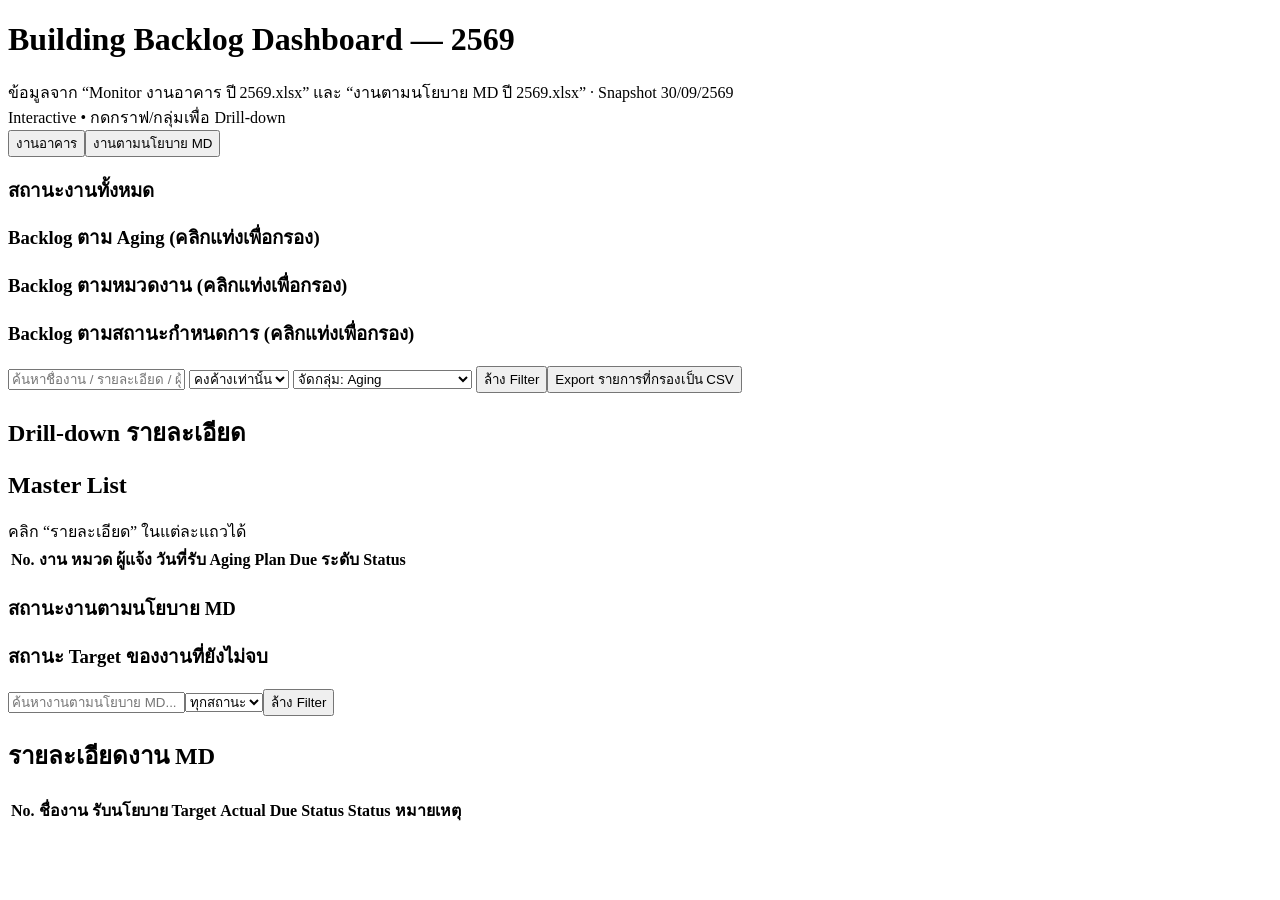
==== building-backlog-dashboard/index.html @ 10ede91b "Publish building backlog dashboard" ====
<!doctype html>
<html lang="th"><head><meta charset="utf-8"><meta name="viewport" content="width=device-width,initial-scale=1">
<title>Practika Building Backlog Dashboard 2569</title>
<link rel="stylesheet" href="styles.css"></head>
<body><div class="wrap">
<div class="topbar"><div><h1>Building Backlog Dashboard — 2569</h1><div class="subtitle">ข้อมูลจาก “Monitor งานอาคาร ปี 2569.xlsx” และ “งานตามนโยบาย MD ปี 2569.xlsx” · Snapshot 30/09/2569</div></div><div class="badge">Interactive • กดกราฟ/กลุ่มเพื่อ Drill-down</div></div>
<div class="tabs"><button class="tab active" data-tab="building">งานอาคาร</button><button class="tab" data-tab="md">งานตามนโยบาย MD</button></div>

<section id="buildingTab">
<div class="cards" id="cards"></div>
<div class="grid2">
  <div class="panel chart"><h3>สถานะงานทั้งหมด</h3><div id="statusDonut"></div></div>
  <div class="panel chart"><h3>Backlog ตาม Aging <span class="small muted">(คลิกแท่งเพื่อกรอง)</span></h3><div id="agingChart"></div></div>
  <div class="panel chart"><h3>Backlog ตามหมวดงาน <span class="small muted">(คลิกแท่งเพื่อกรอง)</span></h3><div id="categoryChart"></div></div>
  <div class="panel chart"><h3>Backlog ตามสถานะกำหนดการ <span class="small muted">(คลิกแท่งเพื่อกรอง)</span></h3><div id="dueChart"></div></div>
</div>
<div class="insight" id="insights"></div>
<div class="controls">
<input id="search" placeholder="ค้นหาชื่องาน / รายละเอียด / ผู้แจ้ง / หมวดงาน...">
<select id="statusFilter"><option value="คงค้าง">คงค้างเท่านั้น</option><option value="ALL">ทุกสถานะ</option><option value="เสร็จ">เสร็จ</option><option value="ข้อมูลไม่ครบ">ข้อมูลไม่ครบ</option></select>
<select id="groupBy"><option value="aging">จัดกลุ่ม: Aging</option><option value="category">จัดกลุ่ม: หมวดงาน</option><option value="dueStatus">จัดกลุ่ม: Due Status</option><option value="difficulty">จัดกลุ่ม: ความยาก</option><option value="requester">จัดกลุ่ม: ผู้แจ้ง/เจ้าของเรื่อง</option></select>
<button class="secondary" id="reset">ล้าง Filter</button><button class="primary" id="csv">Export รายการที่กรองเป็น CSV</button>
</div>
<div class="section-title"><h2>Drill-down รายละเอียด</h2><div class="muted" id="resultCount"></div></div>
<div id="drilldown"></div>
<div class="section-title"><h2>Master List</h2><div class="muted">คลิก “รายละเอียด” ในแต่ละแถวได้</div></div>
<div class="tablewrap"><table><thead><tr><th>No.</th><th>งาน</th><th>หมวด</th><th>ผู้แจ้ง</th><th>วันที่รับ</th><th>Aging</th><th>Plan</th><th>Due</th><th>ระดับ</th><th>Status</th><th></th></tr></thead><tbody id="masterBody"></tbody></table></div>
</section>

<section id="mdTab" class="hidden">
<div class="cards" id="mdCards"></div>
<div class="grid2"><div class="panel chart"><h3>สถานะงานตามนโยบาย MD</h3><div id="mdDonut"></div></div><div class="panel chart"><h3>สถานะ Target ของงานที่ยังไม่จบ</h3><div id="mdDueChart"></div></div></div>
<div class="controls"><input id="mdSearch" placeholder="ค้นหางานตามนโยบาย MD..."><select id="mdStatus"><option value="ALL">ทุกสถานะ</option><option value="คงค้าง">คงค้าง</option><option value="พัก/ชะลอ">พัก/ชะลอ</option><option value="เสร็จ">เสร็จ</option></select><button class="secondary" id="mdReset">ล้าง Filter</button></div>
<div class="section-title"><h2>รายละเอียดงาน MD</h2><div class="muted" id="mdCount"></div></div><div class="tablewrap"><table><thead><tr><th>No.</th><th>ชื่องาน</th><th>รับนโยบาย</th><th>Target</th><th>Actual</th><th>Due Status</th><th>Status</th><th>หมายเหตุ</th></tr></thead><tbody id="mdBody"></tbody></table></div>
</section>
</div>
<script src="data-1.js"></script>
<script src="data-2.js"></script>
<script src="data-3.js"></script>
<script src="data-4.js"></script>
<script src="data-5.js"></script>
<script src="data-6.js"></script>
<script src="data-md.js"></script>
<script src="app.js"></script>
</body></html>
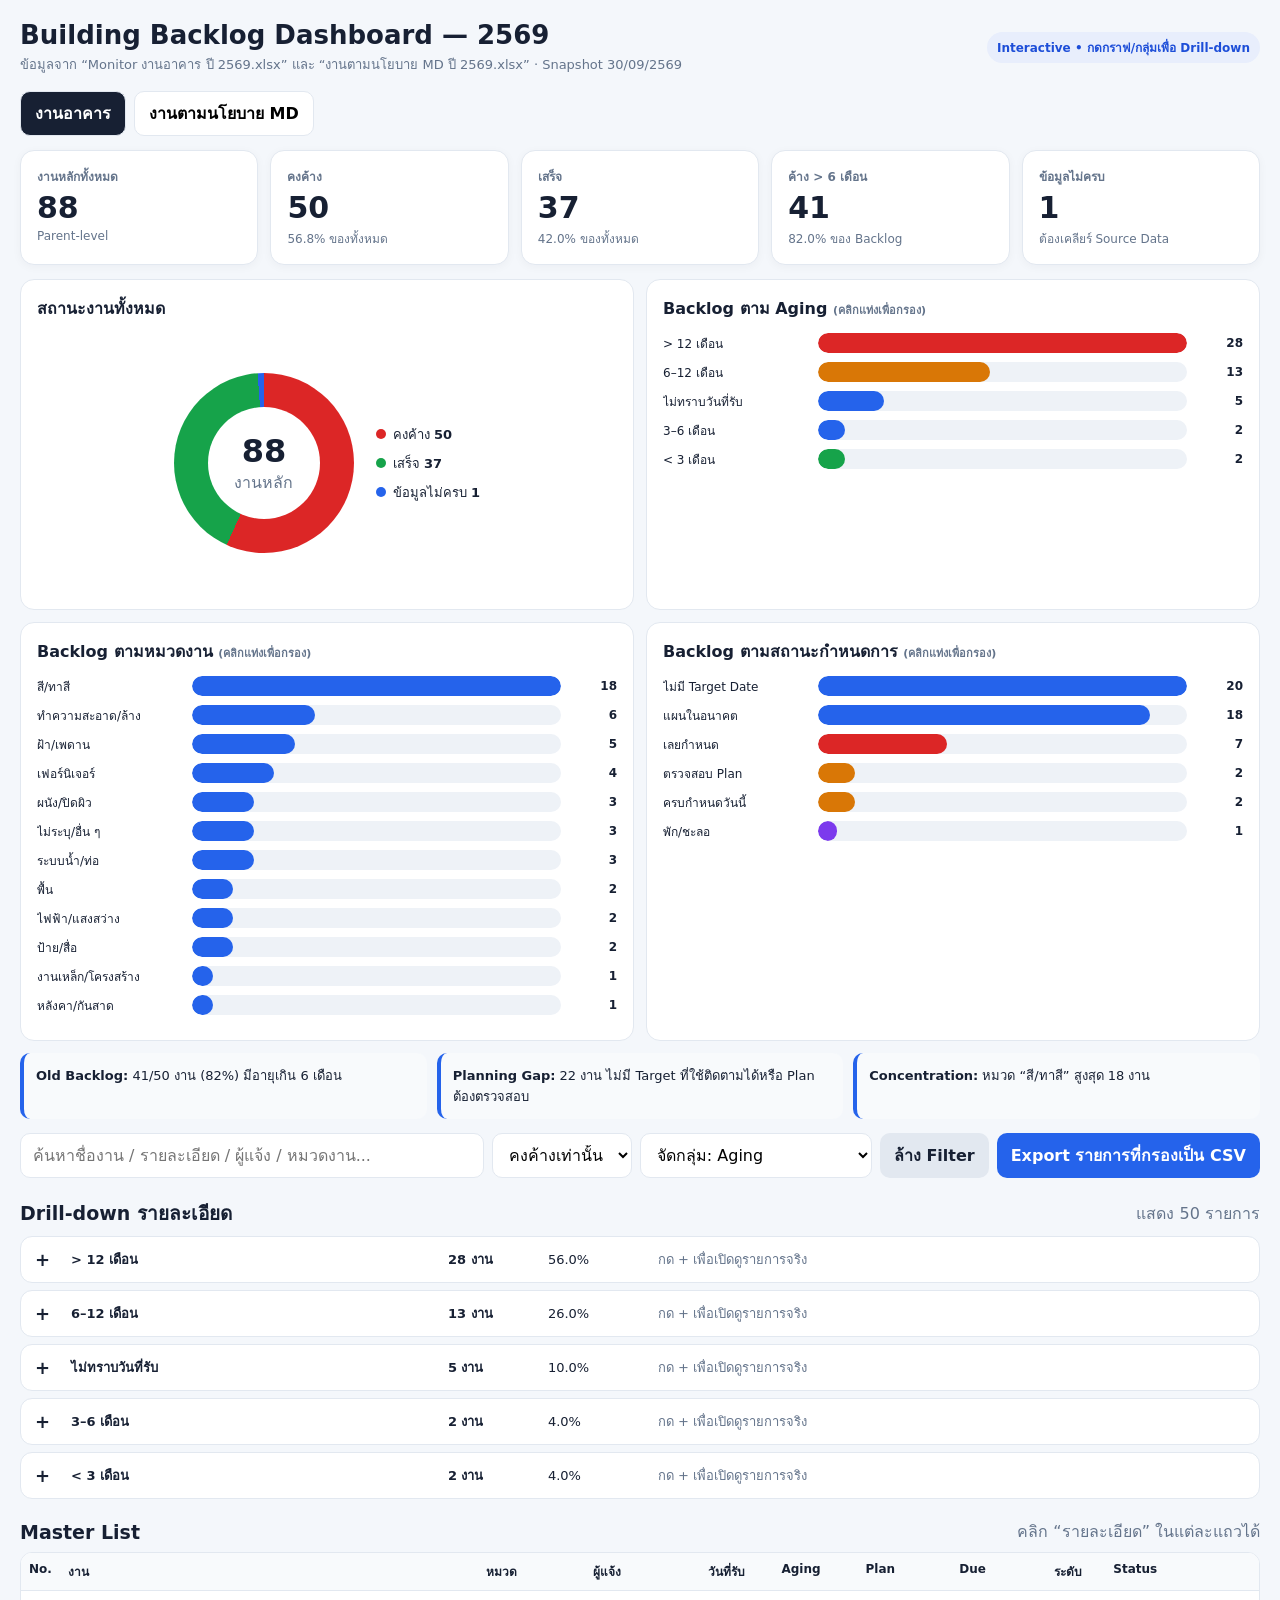
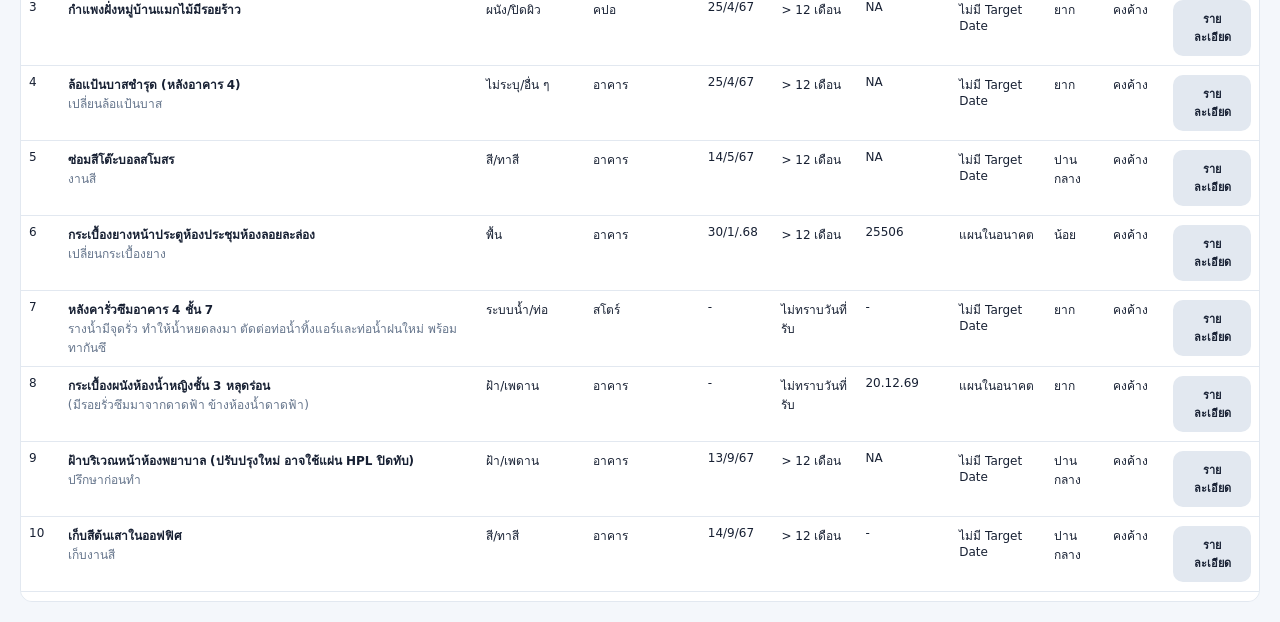
==== commit 9cba0dd1: "Publish self-contained interactive building backlog dashboard" ====
--- a/building-backlog-dashboard/index.html
+++ b/building-backlog-dashboard/index.html
@@ -1,7 +1,29 @@
 <!doctype html>
 <html lang="th"><head><meta charset="utf-8"><meta name="viewport" content="width=device-width,initial-scale=1">
 <title>Practika Building Backlog Dashboard 2569</title>
-<link rel="stylesheet" href="styles.css"></head>
+<style>
+:root{--bg:#f4f7fb;--panel:#fff;--ink:#172033;--muted:#64748b;--line:#e2e8f0;--blue:#2563eb;--red:#dc2626;--amber:#d97706;--green:#16a34a;--purple:#7c3aed;--cyan:#0891b2}
+*{box-sizing:border-box} body{margin:0;font-family:system-ui,-apple-system,"Segoe UI","Noto Sans Thai",sans-serif;background:var(--bg);color:var(--ink)}
+.wrap{max-width:1500px;margin:auto;padding:20px} .topbar{display:flex;gap:12px;align-items:center;justify-content:space-between;margin-bottom:16px;flex-wrap:wrap}
+h1{font-size:26px;margin:0} .subtitle{color:var(--muted);font-size:13px;margin-top:4px} .badge{display:inline-flex;align-items:center;padding:6px 10px;border-radius:999px;background:#e8eefc;color:#1d4ed8;font-weight:700;font-size:12px}
+.tabs{display:flex;gap:8px;flex-wrap:wrap} .tab{border:1px solid var(--line);background:#fff;border-radius:10px;padding:9px 14px;cursor:pointer;font-weight:700} .tab.active{background:#172033;color:#fff}
+.cards{display:grid;grid-template-columns:repeat(5,minmax(150px,1fr));gap:12px;margin:14px 0} .card{background:var(--panel);border:1px solid var(--line);border-radius:14px;padding:16px;box-shadow:0 2px 10px rgba(15,23,42,.04)}
+.card .label{color:var(--muted);font-size:12px;font-weight:700} .card .value{font-size:30px;font-weight:850;margin:4px 0} .card .foot{font-size:12px;color:var(--muted)}
+.grid2{display:grid;grid-template-columns:1fr 1fr;gap:12px} .panel{background:#fff;border:1px solid var(--line);border-radius:14px;padding:16px;min-width:0} .panel h3{margin:0 0 12px;font-size:16px}
+.chart{min-height:290px} .barrow{display:grid;grid-template-columns:minmax(110px,1.2fr) 3fr 48px;gap:8px;align-items:center;margin:9px 0;cursor:pointer} .barrow:hover .bar{filter:brightness(.97)}
+.barlabel{font-size:12px;overflow:hidden;text-overflow:ellipsis;white-space:nowrap} .bartrack{height:20px;background:#eef2f7;border-radius:999px;overflow:hidden} .bar{height:100%;border-radius:999px;background:linear-gradient(90deg,#3b82f6,#2563eb);min-width:2px} .barval{font-weight:800;text-align:right;font-size:12px}
+.donutwrap{display:flex;gap:22px;align-items:center;justify-content:center;min-height:260px;flex-wrap:wrap} .donut{width:180px;height:180px;border-radius:50%;display:grid;place-items:center;position:relative} .donut:after{content:"";position:absolute;width:112px;height:112px;border-radius:50%;background:#fff} .donutcenter{position:relative;z-index:2;text-align:center} .donutcenter b{font-size:32px;display:block} .legend{display:grid;gap:8px;font-size:13px} .dot{width:10px;height:10px;border-radius:50%;display:inline-block;margin-right:7px}
+.controls{display:flex;gap:8px;flex-wrap:wrap;margin:14px 0} input,select,button{font:inherit} input,select{background:#fff;border:1px solid var(--line);border-radius:10px;padding:10px 12px} input{min-width:260px;flex:1} button{border:0;border-radius:10px;padding:10px 14px;cursor:pointer;font-weight:750} .primary{background:#2563eb;color:#fff} .secondary{background:#e2e8f0;color:#172033}
+.section-title{display:flex;align-items:center;justify-content:space-between;gap:10px;margin:20px 0 8px} .section-title h2{font-size:19px;margin:0}
+summary{list-style:none;cursor:pointer} summary::-webkit-details-marker{display:none} .group{background:#fff;border:1px solid var(--line);border-radius:12px;margin:7px 0;overflow:hidden} .group>summary{padding:12px 14px;display:grid;grid-template-columns:26px minmax(180px,1fr) 90px 100px 1.6fr;gap:10px;align-items:center;font-size:13px} .group>summary:hover{background:#f8fafc} .chev{font-size:18px;font-weight:900} details[open]>.group-summary .chev::before{content:"−"} .chev::before{content:"+"}
+.group-list{border-top:1px solid var(--line);padding:0 14px 10px;background:#fbfdff} .item{border-bottom:1px solid #edf2f7;padding:10px 0} .item:last-child{border-bottom:0} .item-head{display:grid;grid-template-columns:52px minmax(240px,2fr) 1fr 1fr 110px 90px;gap:10px;align-items:center;font-size:12px} .item-name{font-weight:750} .pill{padding:3px 8px;border-radius:999px;background:#eef2ff;color:#4338ca;display:inline-block;font-weight:700;font-size:11px} .muted{color:var(--muted)}
+.item details{margin-top:6px} .item details summary{font-size:12px;color:#2563eb;font-weight:700} .detailbox{margin-top:7px;background:#f8fafc;border-radius:8px;padding:10px;font-size:12px;display:grid;grid-template-columns:repeat(2,minmax(0,1fr));gap:7px 16px} .detailbox .full{grid-column:1/-1;white-space:pre-wrap}
+table{border-collapse:collapse;width:100%;font-size:12px} th,td{padding:9px 8px;border-bottom:1px solid var(--line);text-align:left;vertical-align:top} th{position:sticky;top:0;background:#f8fafc;z-index:1} .tablewrap{max-height:650px;overflow:auto;border:1px solid var(--line);border-radius:12px;background:#fff}
+.insight{display:grid;grid-template-columns:repeat(3,1fr);gap:10px;margin-top:12px} .insight>div{padding:12px;border-radius:10px;background:#f8fafc;border-left:4px solid #2563eb;font-size:13px}
+.hidden{display:none!important} .warn{color:#b45309} .danger{color:#b91c1c} .good{color:#15803d} .small{font-size:11px}
+@media(max-width:900px){.cards{grid-template-columns:repeat(2,1fr)}.grid2{grid-template-columns:1fr}.group>summary{grid-template-columns:26px 1fr 70px}.group>summary>*:nth-child(n+4){display:none}.item-head{grid-template-columns:42px 1fr 90px}.item-head>*:nth-child(3),.item-head>*:nth-child(4),.item-head>*:nth-child(6){display:none}.detailbox{grid-template-columns:1fr}.insight{grid-template-columns:1fr}}
+@media print{.controls,.tabs,button{display:none!important} body{background:#fff} .panel,.card,.group{box-shadow:none}}
+</style></head>
 <body><div class="wrap">
 <div class="topbar"><div><h1>Building Backlog Dashboard — 2569</h1><div class="subtitle">ข้อมูลจาก “Monitor งานอาคาร ปี 2569.xlsx” และ “งานตามนโยบาย MD ปี 2569.xlsx” · Snapshot 30/09/2569</div></div><div class="badge">Interactive • กดกราฟ/กลุ่มเพื่อ Drill-down</div></div>
 <div class="tabs"><button class="tab active" data-tab="building">งานอาคาร</button><button class="tab" data-tab="md">งานตามนโยบาย MD</button></div>
@@ -34,12 +56,27 @@
 <div class="section-title"><h2>รายละเอียดงาน MD</h2><div class="muted" id="mdCount"></div></div><div class="tablewrap"><table><thead><tr><th>No.</th><th>ชื่องาน</th><th>รับนโยบาย</th><th>Target</th><th>Actual</th><th>Due Status</th><th>Status</th><th>หมายเหตุ</th></tr></thead><tbody id="mdBody"></tbody></table></div>
 </section>
 </div>
-<script src="data-1.js"></script>
-<script src="data-2.js"></script>
-<script src="data-3.js"></script>
-<script src="data-4.js"></script>
-<script src="data-5.js"></script>
-<script src="data-6.js"></script>
-<script src="data-md.js"></script>
-<script src="app.js"></script>
-</body></html>
+<script>
+const DATA=[{"id": 1, "excelRow": 5, "name": "พื้นตัวหนอนทรุด บริเวณที่จอดรถผู้มาติดต่อข้างสระ", "nameRaw": "พื้นตัวหนอนทรุด บริเวณที่จอดรถผู้มาติดต่อข้างสระ", "categoryRaw": "พื้น", "category": "พื้น", "requester": "อาคาร", "receivedRaw": "21/2/67", "received": "21/02/2567", "planRaw": "25384", "plan": "30/06/2569", "actualRaw": "25358", "actual": "04/06/2569", "detail": "", "difficulty": "ยากมาก", "status": "เสร็จ", "aging": "", "ageDays": 952, "dueStatus": "", "repairNo": ""}, {"id": 3, "excelRow": 6, "name": "กำแพงฝั่งหมู่บ้านแมกไม้มีรอยร้าว", "nameRaw": "กำแพงฝั่งหมู่บ้านแมกไม้มีรอยร้าว", "categoryRaw": "ผนัง", "category": "ผนัง/ปิดผิว", "requester": "คปอ", "receivedRaw": "25/4/67", "received": "25/04/2567", "planRaw": "NA", "plan": "", "actualRaw": "", "actual": "", "detail": "", "difficulty": "ยาก", "status": "คงค้าง", "aging": "> 12 เดือน", "ageDays": 888, "dueStatus": "ไม่มี Target Date", "repairNo": ""}, {"id": 4, "excelRow": 7, "name": "ล้อแป้นบาสชำรุด (หลังอาคาร 4)", "nameRaw": "ล้อแป้นบาสชำรุด (หลังอาคาร 4)", "categoryRaw": "", "category": "ไม่ระบุ/อื่น ๆ", "requester": "อาคาร", "receivedRaw": "25/4/67", "received": "25/04/2567", "planRaw": "NA", "plan": "", "actualRaw": "", "actual": "", "detail": "เปลี่ยนล้อแป้นบาส", "difficulty": "ยาก", "status": "คงค้าง", "aging": "> 12 เดือน", "ageDays": 888, "dueStatus": "ไม่มี Target Date", "repairNo": ""}, {"id": 5, "excelRow": 8, "name": "ซ่อมสีโต๊ะบอลสโมสร", "nameRaw": "ซ่อมสีโต๊ะบอลสโมสร", "categoryRaw": "สี", "category": "สี/ทาสี", "requester": "อาคาร", "receivedRaw": "14/5/67", "received": "14/05/2567", "planRaw": "NA", "plan": "", "actualRaw": "", "actual": "", "detail": "งานสี", "difficulty": "ปานกลาง", "status": "คงค้าง", "aging": "> 12 เดือน", "ageDays": 869, "dueStatus": "ไม่มี Target Date", "repairNo": ""}, {"id": 6, "excelRow": 9, "name": "กระเบื้องยางหน้าประตูห้องประชุมห้องลอยละล่อง", "nameRaw": "กระเบื้องยางหน้าประตูห้องประชุมห้องลอยละล่อง", "categoryRaw": "พื้น", "category": "พื้น", "requester": "อาคาร", "receivedRaw": "30/1/.68", "received": "30/01/2568", "planRaw": "25506", "plan": "30/10/2569", "actualRaw": "", "actual": "", "detail": "เปลี่ยนกระเบื้องยาง", "difficulty": "น้อย", "status": "คงค้าง", "aging": "> 12 เดือน", "ageDays": 608, "dueStatus": "แผนในอนาคต", "repairNo": ""}, {"id": 7, "excelRow": 10, "name": "หลังคารั่วซึมอาคาร 4 ชั้น 7", "nameRaw": "หลังคารั่วซึมอาคาร 4 ชั้น 7", "categoryRaw": "หลังคา", "category": "ระบบน้ำ/ท่อ", "requester": "สโตร์", "receivedRaw": "", "received": "", "planRaw": "", "plan": "", "actualRaw": "", "actual": "", "detail": "รางน้ำมีจุดรั่ว ทำให้น้ำหยดลงมา ตัดต่อท่อน้ำทิ้งแอร์และท่อน้ำฝนใหม่ พร้อมทากันซึม", "difficulty": "ยาก", "status": "คงค้าง", "aging": "ไม่ทราบวันที่รับ", "ageDays": null, "dueStatus": "ไม่มี Target Date", "repairNo": ""}, {"id": 8, "excelRow": 11, "name": "กระเบื้องผนังห้องน้ำหญิงชั้น 3 หลุดร่อน", "nameRaw": "กระเบื้องผนังห้องน้ำหญิงชั้น 3 หลุดร่อน", "categoryRaw": "ฝ้าเพดาน", "category": "ฝ้า/เพดาน", "requester": "อาคาร", "receivedRaw": "", "received": "", "planRaw": "20.12.69", "plan": "20/12/2569", "actualRaw": "", "actual": "", "detail": "(มีรอยรั่วซึมมาจากดาดฟ้า ข้างห้องน้ำดาดฟ้า)", "difficulty": "ยาก", "status": "คงค้าง", "aging": "ไม่ทราบวันที่รับ", "ageDays": null, "dueStatus": "แผนในอนาคต", "repairNo": ""}, {"id": 9, "excelRow": 12, "name": "ฝ้าบริเวณหน้าห้องพยาบาล (ปรับปรุงใหม่ อาจใช้แผ่น HPL ปิดทับ)", "nameRaw": "ฝ้าบริเวณหน้าห้องพยาบาล (ปรับปรุงใหม่ อาจใช้แผ่น HPL ปิดทับ)", "categoryRaw": "ฝ้าเพดาน", "category": "ฝ้า/เพดาน", "requester": "อาคาร", "receivedRaw": "13/9/67", "received": "13/09/2567", "planRaw": "NA", "plan": "", "actualRaw": "", "actual": "", "detail": "ปรึกษาก่อนทำ", "difficulty": "ปานกลาง", "status": "คงค้าง", "aging": "> 12 เดือน", "ageDays": 747, "dueStatus": "ไม่มี Target Date", "repairNo": ""}, {"id": 10, "excelRow": 13, "name": "เก็บสีต้นเสาในออฟฟิศ", "nameRaw": "เก็บสีต้นเสาในออฟฟิศ", "categoryRaw": "สี", "category": "สี/ทาสี", "requester": "อาคาร", "receivedRaw": "14/9/67", "received": "14/09/2567", "planRaw": "", "plan": "", "actualRaw": "", "actual": "", "detail": "เก็บงานสี", "difficulty": "ปานกลาง", "status": "คงค้าง", "aging": "> 12 เดือน", "ageDays": 746, "dueStatus": "ไม่มี Target Date", "repairNo": ""}, {"id": 11, "excelRow": 14, "name": "ทำสีถังขยะเหล็กในอออฟฟิศ พร้อมเปลี่ยนป้าย", "nameRaw": "ทำสีถังขยะเหล็กในอออฟฟิศ พร้อมเปลี่ยนป้าย", "categoryRaw": "ป้าย", "category": "สี/ทาสี", "requester": "ไม่ระบุ", "receivedRaw": "22/10/.67", "received": "22/10/2567", "planRaw": "30.4.69", "plan": "30/04/2569", "actualRaw": "", "actual": "", "detail": "", "difficulty": "ปานกลาง", "status": "คงค้าง", "aging": "> 12 เดือน", "ageDays": 708, "dueStatus": "เลยกำหนด", "repairNo": ""}, {"id": 13, "excelRow": 15, "name": "ผนังทางลงบันใดหนีไฟผลิต 5   ชำรุด", "nameRaw": "ผนังทางลงบันใดหนีไฟผลิต 5   ชำรุด", "categoryRaw": "ผนัง", "category": "ผนัง/ปิดผิว", "requester": "จป.", "receivedRaw": "28/11/.67", "received": "28/11/2567", "planRaw": "", "plan": "", "actualRaw": "", "actual": "", "detail": "ซ่อมผนังใหม่", "difficulty": "ยากมาก", "status": "คงค้าง", "aging": "> 12 เดือน", "ageDays": 671, "dueStatus": "ไม่มี Target Date", "repairNo": ""}, {"id": 14, "excelRow": 16, "name": "ทำความสะอาดแผ่นบานเกล็ดช่องลมหลังเครื่องปิดขอบ ผลิต 5", "nameRaw": "ทำความสะอาดแผ่นบานเกล็ดช่องลมหลังเครื่องปิดขอบ ผลิต 5", "categoryRaw": "ความสะอาด", "category": "ทำความสะอาด/ล้าง", "requester": "ผลิต 5", "receivedRaw": "28/11/.67", "received": "28/11/2567", "planRaw": "", "plan": "", "actualRaw": "", "actual": "", "detail": "ทำความสะอาดคราบปูน/ตะกรัน", "difficulty": "น้อย", "status": "คงค้าง", "aging": "> 12 เดือน", "ageDays": 671, "dueStatus": "ไม่มี Target Date", "repairNo": ""}, {"id": 15, "excelRow": 17, "name": "ทำสีผนังด้านหลังถังขยะในออฟฟิศ", "nameRaw": "ทำสีผนังด้านหลังถังขยะในออฟฟิศ", "categoryRaw": "สี", "category": "สี/ทาสี", "requester": "ไม่ระบุ", "receivedRaw": "5/12/.67", "received": "05/12/2567", "planRaw": "", "plan": "", "actualRaw": "", "actual": "", "detail": "", "difficulty": "ปานกลาง", "status": "คงค้าง", "aging": "> 12 เดือน", "ageDays": 664, "dueStatus": "ไม่มี Target Date", "repairNo": ""}, {"id": 16, "excelRow": 18, "name": "เปลี่ยนปลั๊กไฟโต๊ะทำงานในส่วนที่ชำรุดและไม่สมบูรณ์", "nameRaw": "เปลี่ยนปลั๊กไฟโต๊ะทำงานในส่วนที่ชำรุดและไม่สมบูรณ์", "categoryRaw": "ระบบไฟฟ้า", "category": "เฟอร์นิเจอร์", "requester": "MM", "receivedRaw": "20/2/.68", "received": "20/02/2568", "planRaw": "30/3./69", "plan": "", "actualRaw": "27.3.69", "actual": "27/03/2569", "detail": "ไล่เปลี่ยนปลั๊กไฟตามโต๊ะทำงานที่ชำรุด/ไม่สมบูรณ์", "difficulty": "ปานกลาง", "status": "เสร็จ", "aging": "", "ageDays": 587, "dueStatus": "", "repairNo": ""}, {"id": 17, "excelRow": 19, "name": "ติดตั้งราวกันตกเพิ่มเติม บริเวณบันใดกลางอาคาร 2 ชั้น 5-7", "nameRaw": "ติดตั้งราวกันตกเพิ่มเติม บริเวณบันใดกลางอาคาร 2 ชั้น 5-7", "categoryRaw": "งานเหล็ก", "category": "งานเหล็ก/โครงสร้าง", "requester": "คปอ", "receivedRaw": "20/2/.68", "received": "20/02/2568", "planRaw": "25/12/.69", "plan": "25/12/2569", "actualRaw": "", "actual": "", "detail": "จากการสำรวจ ต้องเพิ่มราวเหล็ก", "difficulty": "ยาก", "status": "คงค้าง", "aging": "> 12 เดือน", "ageDays": 587, "dueStatus": "แผนในอนาคต", "repairNo": ""}, {"id": 18, "excelRow": 20, "name": "งานสำรวจเฟอร์นิเจอร์ต่างๆ เพื่อปรับปรุง", "nameRaw": "งานสำรวจเฟอร์นิเจอร์ต่างๆ เพื่อปรับปรุง", "categoryRaw": "", "category": "เฟอร์นิเจอร์", "requester": "ไม่ระบุ", "receivedRaw": "23/4/.68", "received": "23/04/2568", "planRaw": "30/6/.68", "plan": "30/06/2568", "actualRaw": "", "actual": "", "detail": "อยู่ในขึ้นตอนสำรวจ และทำเอกสารให้ผลิตดำเนินการ", "difficulty": "ไม่ระบุ", "status": "คงค้าง", "aging": "> 12 เดือน", "ageDays": 525, "dueStatus": "เลยกำหนด", "repairNo": ""}, {"id": 19, "excelRow": 21, "name": "แก้ไขรอยแตกใต้ท้องพื้น ชั้น 1 ข้างประตูทางออกไปร้านกาแฟ เพดานร้านกาแฟ และใต้ดาดฟ้าอาคาร 2", "nameRaw": "แก้ไขรอยแตกใต้ท้องพื้น ชั้น 1 ข้างประตูทางออกไปร้านกาแฟ เพดานร้านกาแฟ และใต้ดาดฟ้าอาคาร 2", "categoryRaw": "พื้น", "category": "ฝ้า/เพดาน", "requester": "อาคาร", "receivedRaw": "4.4.68", "received": "04/04/2568", "planRaw": "31.4.69", "plan": "", "actualRaw": "", "actual": "", "detail": "แก้ไขงานปูน", "difficulty": "ปานกลาง", "status": "คงค้าง", "aging": "> 12 เดือน", "ageDays": 544, "dueStatus": "ตรวจสอบ Plan", "repairNo": ""}, {"id": 20, "excelRow": 22, "name": "มีคราบน้ำรั่วซึมชานพักบันใดทางขึ้นออฟฟิศชั้น 3", "nameRaw": "มีคราบน้ำรั่วซึมชานพักบันใดทางขึ้นออฟฟิศชั้น 3", "categoryRaw": "", "category": "สี/ทาสี", "requester": "อาคาร", "receivedRaw": "5.6.68", "received": "05/06/2568", "planRaw": "25.12.69", "plan": "25/12/2569", "actualRaw": "", "actual": "", "detail": "ตรวจสอบและแก้ไข รอยรั่วซึม พร้อมทำสีใหม่", "difficulty": "ยาก", "status": "คงค้าง", "aging": "> 12 เดือน", "ageDays": 482, "dueStatus": "แผนในอนาคต", "repairNo": ""}, {"id": 21, "excelRow": 23, "name": "ซ่อมฝ้าและวงกบประตูห้อง GM", "nameRaw": "ซ่อมฝ้าและวงกบประตูห้อง GM", "categoryRaw": "", "category": "สี/ทาสี", "requester": "พี่หรั่ง", "receivedRaw": "13.6.68", "received": "13/06/2568", "planRaw": "30.10.69", "plan": "30/10/2569", "actualRaw": "", "actual": "", "detail": "งานซ่อมฝ้า ทาสี และซ่อมผิววงกบประตูห้อง GM", "difficulty": "ปานกลาง", "status": "คงค้าง", "aging": "> 12 เดือน", "ageDays": 474, "dueStatus": "แผนในอนาคต", "repairNo": ""}, {"id": 22, "excelRow": 24, "name": "หาแนวทางเพิ่มไฟแสงสว่างส่องบอร์ด", "nameRaw": "หาแนวทางเพิ่มไฟแสงสว่างส่องบอร์ด", "categoryRaw": "", "category": "ไฟฟ้า/แสงสว่าง", "requester": "พี่ป๊อป", "receivedRaw": "17.6.68", "received": "17/06/2568", "planRaw": "", "plan": "", "actualRaw": "", "actual": "", "detail": "", "difficulty": "ยาก", "status": "คงค้าง", "aging": "> 12 เดือน", "ageDays": 470, "dueStatus": "ไม่มี Target Date", "repairNo": ""}, {"id": 23, "excelRow": 25, "name": "ขัดทำความสะอาด", "nameRaw": "ขัดทำความสะอาด", "categoryRaw": "ความสะอาด", "category": "ทำความสะอาด/ล้าง", "requester": "พี่ป๊อป", "receivedRaw": "17.6.68", "received": "17/06/2568", "planRaw": "", "plan": "", "actualRaw": "", "actual": "", "detail": "ทำความสะอาดชั้นวางของ", "difficulty": "ปานกลาง", "status": "เสร็จ", "aging": "", "ageDays": 470, "dueStatus": "", "repairNo": ""}, {"id": 24, "excelRow": 26, "name": "ทาสีโต๊ะฟ้าใหม่และซ่อม", "nameRaw": "ทาสีโต๊ะฟ้าใหม่และซ่อม", "categoryRaw": "สี", "category": "สี/ทาสี", "requester": "พี่ป๊อป", "receivedRaw": "17.6.68", "received": "17/06/2568", "planRaw": "25.12.69", "plan": "25/12/2569", "actualRaw": "", "actual": "", "detail": "ทาสี", "difficulty": "ปานกลาง", "status": "คงค้าง", "aging": "> 12 เดือน", "ageDays": 470, "dueStatus": "แผนในอนาคต", "repairNo": ""}, {"id": 25, "excelRow": 27, "name": "ทาสีขาว-แดง", "nameRaw": "ทาสีขาว-แดง", "categoryRaw": "สี", "category": "สี/ทาสี", "requester": "พี่ป๊อป", "receivedRaw": "17.6.68", "received": "17/06/2568", "planRaw": "30.3.69", "plan": "30/03/2569", "actualRaw": "8.1.69", "actual": "08/01/2569", "detail": "ทาสีขาว-แดง", "difficulty": "น้อย", "status": "เสร็จ", "aging": "", "ageDays": 470, "dueStatus": "", "repairNo": ""}, {"id": 26, "excelRow": 28, "name": "เปลี่ยนป้ายใหม่", "nameRaw": "เปลี่ยนป้ายใหม่", "categoryRaw": "ป้าย", "category": "ป้าย/สื่อ", "requester": "พี่ป๊อป", "receivedRaw": "17.6.68", "received": "17/06/2568", "planRaw": "25.12.69", "plan": "25/12/2569", "actualRaw": "", "actual": "", "detail": "", "difficulty": "น้อย", "status": "คงค้าง", "aging": "> 12 เดือน", "ageDays": 470, "dueStatus": "แผนในอนาคต", "repairNo": ""}, {"id": 27, "excelRow": 29, "name": "ปรับปรุ่งป้ายถังขยะ และเปลี่ยนถังที่ชำรุด", "nameRaw": "ปรับปรุ่งป้ายถังขยะ และเปลี่ยนถังที่ชำรุด", "categoryRaw": "ป้าย", "category": "ป้าย/สื่อ", "requester": "พี่ป๊อป", "receivedRaw": "17.6.68", "received": "17/06/2568", "planRaw": "30.9.68", "plan": "30/09/2568", "actualRaw": "15.9.68", "actual": "15/09/2568", "detail": "ไล่เปลี่ยนสติ๊กเกอร์ถังขยะ", "difficulty": "น้อย", "status": "เสร็จ", "aging": "", "ageDays": 470, "dueStatus": "", "repairNo": ""}, {"id": 28, "excelRow": 30, "name": "ทำสีถังขยะรีไซเคิลใหม่", "nameRaw": "ทำสีถังขยะรีไซเคิลใหม่", "categoryRaw": "สี", "category": "สี/ทาสี", "requester": "พี่ป๊อป", "receivedRaw": "17.6.68", "received": "17/06/2568", "planRaw": "30.9.68", "plan": "30/09/2568", "actualRaw": "", "actual": "", "detail": "", "difficulty": "ปานกลาง", "status": "คงค้าง", "aging": "> 12 เดือน", "ageDays": 470, "dueStatus": "เลยกำหนด", "repairNo": ""}, {"id": 29, "excelRow": 31, "name": "ทำสีผ้าสามเหลี่ยม ลานไม้ชั้น 2 ใหม่ /เปลี่ยนใหม่", "nameRaw": "ทำสีผ้าสามเหลี่ยม ลานไม้ชั้น 2 ใหม่ /เปลี่ยนใหม่", "categoryRaw": "สี", "category": "สี/ทาสี", "requester": "อาคาร", "receivedRaw": "17.6.68", "received": "17/06/2568", "planRaw": "30.10.69", "plan": "30/10/2569", "actualRaw": "31.7.69", "actual": "31/07/2569", "detail": "ทำสีใหม่ / นำผ้าไปซักและทำสี", "difficulty": "น้อย", "status": "คงค้าง", "aging": "> 12 เดือน", "ageDays": 470, "dueStatus": "แผนในอนาคต", "repairNo": ""}, {"id": 30, "excelRow": 32, "name": "สีพื้นขอบกระจกรอบบันใดชั้น 2 สีหลุดร่อนรอบบันใดกลางชั้น 2", "nameRaw": "สีพื้นขอบกระจกรอบบันใดชั้น 2 สีหลุดร่อนรอบบันใดกลางชั้น 2", "categoryRaw": "สี", "category": "สี/ทาสี", "requester": "อาคาร", "receivedRaw": "20.6.68", "received": "20/06/2568", "planRaw": "26.12.69", "plan": "26/12/2569", "actualRaw": "", "actual": "", "detail": "งานสี สีลอก เก็บสี", "difficulty": "ยาก", "status": "คงค้าง", "aging": "> 12 เดือน", "ageDays": 467, "dueStatus": "แผนในอนาคต", "repairNo": ""}, {"id": 31, "excelRow": 33, "name": "ทำความสะอาดหลังแอร์ / หลังตู้เอกสาร", "nameRaw": "ทำความสะอาดหลังแอร์ / หลังตู้เอกสาร", "categoryRaw": "ความสะอาด", "category": "ทำความสะอาด/ล้าง", "requester": "พี่หรั่ง", "receivedRaw": "20.6.68", "received": "20/06/2568", "planRaw": "28.2.69", "plan": "28/02/2569", "actualRaw": "", "actual": "", "detail": "ทำความสะอาดคราบสกปรก/ฝุ่น", "difficulty": "ยาก", "status": "เสร็จ", "aging": "", "ageDays": 467, "dueStatus": "", "repairNo": ""}, {"id": 32, "excelRow": 34, "name": "ซ่อมงานฝ้าเพดาน", "nameRaw": "ซ่อมงานฝ้าเพดาน", "categoryRaw": "ฝ้าเพดาน", "category": "ฝ้า/เพดาน", "requester": "พี่ป๊อป", "receivedRaw": "28.6.68", "received": "28/06/2568", "planRaw": "26.12.69", "plan": "26/12/2569", "actualRaw": "", "actual": "", "detail": "แก้ไขงานฝ้า และเก็บความเรียบร้อย", "difficulty": "ปานกลาง", "status": "คงค้าง", "aging": "> 12 เดือน", "ageDays": 459, "dueStatus": "แผนในอนาคต", "repairNo": ""}, {"id": 33, "excelRow": 35, "name": "ซ่อมบัวกระจก", "nameRaw": "ซ่อมบัวกระจก", "categoryRaw": "", "category": "ไม่ระบุ/อื่น ๆ", "requester": "พี่ป๊อป", "receivedRaw": "28.6.68", "received": "28/06/2568", "planRaw": "26.12.69", "plan": "26/12/2569", "actualRaw": "", "actual": "", "detail": "แก้ไขขอบกระจก", "difficulty": "น้อย", "status": "คงค้าง", "aging": "> 12 เดือน", "ageDays": 459, "dueStatus": "แผนในอนาคต", "repairNo": ""}, {"id": 34, "excelRow": 36, "name": "ซ่อมประตูช่องเก็บตู้ดับเพลิง", "nameRaw": "ซ่อมประตูช่องเก็บตู้ดับเพลิง", "categoryRaw": "", "category": "เฟอร์นิเจอร์", "requester": "พี่ป๊อป", "receivedRaw": "28.6.68", "received": "28/06/2568", "planRaw": "25.12.68", "plan": "25/12/2568", "actualRaw": "", "actual": "", "detail": "", "difficulty": "ปานกลาง", "status": "เสร็จ", "aging": "", "ageDays": 459, "dueStatus": "", "repairNo": ""}, {"id": 35, "excelRow": 37, "name": "ทำความสะอาด", "nameRaw": "ทำความสะอาด", "categoryRaw": "สี", "category": "ทำความสะอาด/ล้าง", "requester": "พี่ป๊อป", "receivedRaw": "28.6.68", "received": "28/06/2568", "planRaw": "25.12.68", "plan": "25/12/2568", "actualRaw": "18.2.69", "actual": "18/02/2569", "detail": "เคลียร์ทำความสะอาด ทาสีไม้ที่นั่งใหม่", "difficulty": "ปานกลาง", "status": "เสร็จ", "aging": "", "ageDays": 459, "dueStatus": "", "repairNo": ""}, {"id": 36, "excelRow": 38, "name": "ซ่อมตู้", "nameRaw": "ซ่อมตู้", "categoryRaw": "", "category": "เฟอร์นิเจอร์", "requester": "พี่ป๊อป", "receivedRaw": "28.6.68", "received": "28/06/2568", "planRaw": "25.12.68", "plan": "25/12/2568", "actualRaw": "", "actual": "", "detail": "", "difficulty": "ปานกลาง", "status": "คงค้าง", "aging": "> 12 เดือน", "ageDays": 459, "dueStatus": "เลยกำหนด", "repairNo": ""}, {"id": 38, "excelRow": 39, "name": "ทำความสะอาดผนัง รอยคราบน้ำ", "nameRaw": "", "categoryRaw": "ทำความสะอาด", "category": "ทำความสะอาด/ล้าง", "requester": "พี่ป๊อป", "receivedRaw": "", "received": "", "planRaw": "15.12.68", "plan": "15/12/2568", "actualRaw": "", "actual": "", "detail": "ทำความสะอาดผนัง รอยคราบน้ำ", "difficulty": "น้อย", "status": "คงค้าง", "aging": "ไม่ทราบวันที่รับ", "ageDays": null, "dueStatus": "เลยกำหนด", "repairNo": ""}, {"id": 39, "excelRow": 40, "name": "ทำสีใหม่ ทำป้ายใหม่ และเพิ่มถังขยะ กำหนด 30/5/69\n(ลองทำแล้ว15/5/69 Mdชะรอข้อสรุปแบบใหม่)", "nameRaw": "", "categoryRaw": "", "category": "สี/ทาสี", "requester": "พี่ป๊อป", "receivedRaw": "", "received": "", "planRaw": "30.5.69", "plan": "30/05/2569", "actualRaw": "", "actual": "", "detail": "ทำสีใหม่ ทำป้ายใหม่ และเพิ่มถังขยะ กำหนด 30/5/69\n(ลองทำแล้ว15/5/69 Mdชะรอข้อสรุปแบบใหม่)", "difficulty": "ปานกลาง", "status": "คงค้าง", "aging": "ไม่ทราบวันที่รับ", "ageDays": null, "dueStatus": "เลยกำหนด", "repairNo": ""}, {"id": 40, "excelRow": 41, "name": "แก้ไขโต๊ะสโมสร ผิวบวม ชำรุด / ทำสีเก้าอี้ ที่ขึ้นสนิม", "nameRaw": "", "categoryRaw": "โต๊ะ เก้าอี้ สโมรสร", "category": "สี/ทาสี", "requester": "พี่ป๊อป", "receivedRaw": "26.6.68", "received": "26/06/2568", "planRaw": "25.12.68", "plan": "25/12/2568", "actualRaw": "13.1.69", "actual": "13/01/2569", "detail": "แก้ไขโต๊ะสโมสร ผิวบวม ชำรุด / ทำสีเก้าอี้ ที่ขึ้นสนิม", "difficulty": "ปานกลาง", "status": "เสร็จ", "aging": "", "ageDays": 461, "dueStatus": "", "repairNo": ""}, {"id": 41, "excelRow": 42, "name": "เก้าอี้สำรองใช้งาน ทำสีและป้ายระบุ", "nameRaw": "", "categoryRaw": "", "category": "สี/ทาสี", "requester": "พี่ป๊อป", "receivedRaw": "26.6.68", "received": "26/06/2568", "planRaw": "25.12.68", "plan": "25/12/2568", "actualRaw": "", "actual": "", "detail": "เก้าอี้สำรองใช้งาน ทำสีและป้ายระบุ", "difficulty": "น้อยสุด", "status": "เสร็จ", "aging": "", "ageDays": 461, "dueStatus": "", "repairNo": ""}, {"id": 42, "excelRow": 43, "name": "ทำความสะอาดคราบตะไคร่", "nameRaw": "ทำความสะอาดคราบตะไคร่", "categoryRaw": "ทำความสะอาด", "category": "ทำความสะอาด/ล้าง", "requester": "พี่ป๊อป", "receivedRaw": "4.8.68", "received": "04/08/2568", "planRaw": "", "plan": "", "actualRaw": "", "actual": "", "detail": "ทำความสะอาด", "difficulty": "ปานกลาง", "status": "คงค้าง", "aging": "> 12 เดือน", "ageDays": 422, "dueStatus": "ไม่มี Target Date", "repairNo": ""}, {"id": 43, "excelRow": 44, "name": "ปรับปรุง /เทพื้น", "nameRaw": "ปรับปรุง /เทพื้น", "categoryRaw": "", "category": "พื้น", "requester": "พี่ป๊อป", "receivedRaw": "4.8.68", "received": "04/08/2568", "planRaw": "", "plan": "", "actualRaw": "", "actual": "", "detail": "", "difficulty": "ปานกลาง", "status": "คงค้าง", "aging": "> 12 เดือน", "ageDays": 422, "dueStatus": "ไม่มี Target Date", "repairNo": ""}, {"id": 44, "excelRow": 45, "name": "เคลียร์ / กำจัดวัชพืช", "nameRaw": "เคลียร์ / กำจัดวัชพืช", "categoryRaw": "วัชพืช", "category": "ทำความสะอาด/ล้าง", "requester": "พี่ป๊อป", "receivedRaw": "4.8.68", "received": "04/08/2568", "planRaw": "", "plan": "", "actualRaw": "", "actual": "", "detail": "กำจัดวัชพืช ทำความสะอาด", "difficulty": "น้อย", "status": "เสร็จ", "aging": "", "ageDays": 422, "dueStatus": "", "repairNo": ""}, {"id": 45, "excelRow": 46, "name": "ทาสีใหม่", "nameRaw": "", "categoryRaw": "ทาสี", "category": "สี/ทาสี", "requester": "พี่ป๊อป", "receivedRaw": "4.8.68", "received": "04/08/2568", "planRaw": "", "plan": "", "actualRaw": "", "actual": "", "detail": "ทาสีใหม่", "difficulty": "ไม่ระบุ", "status": "เสร็จ", "aging": "", "ageDays": 422, "dueStatus": "", "repairNo": ""}, {"id": 47, "excelRow": 47, "name": "รอยแตกผนังห้องน้ำนายชั้น 3", "nameRaw": "รอยแตกผนังห้องน้ำนายชั้น 3", "categoryRaw": "ปิดผิว", "category": "ผนัง/ปิดผิว", "requester": "พี่หรั่ง", "receivedRaw": "26.8.68", "received": "26/08/2568", "planRaw": "", "plan": "", "actualRaw": "", "actual": "", "detail": "ซ่อมตุ้วางของในห้องน้ำ", "difficulty": "ยาก", "status": "คงค้าง", "aging": "> 12 เดือน", "ageDays": 400, "dueStatus": "ไม่มี Target Date", "repairNo": ""}, {"id": 37, "excelRow": 48, "name": "ทำสีเก้าอี้ที่ถลอก ห้องลอยละล่อง ทำสีใหม่แล้ว อยู่ระหว่างให้ gm พิจารณา *** นำเก้าอี้ไปให้ผลิต 3 ทำสีใหม่ 13/5/69", "nameRaw": "", "categoryRaw": "สี", "category": "สี/ทาสี", "requester": "พี่ป๊อป", "receivedRaw": "28.1.69", "received": "28/01/2569", "planRaw": "22.5.69", "plan": "22/05/2569", "actualRaw": "22.5.69", "actual": "22/05/2569", "detail": "ทำสีเก้าอี้ที่ถลอก ห้องลอยละล่อง ทำสีใหม่แล้ว อยู่ระหว่างให้ gm พิจารณา *** นำเก้าอี้ไปให้ผลิต 3 ทำสีใหม่ 13/5/69", "difficulty": "ปานกลาง", "status": "เสร็จ", "aging": "", "ageDays": 245, "dueStatus": "", "repairNo": ""}, {"id": 48, "excelRow": 49, "name": "เก็บงานสีห้อง KM", "nameRaw": "เก็บงานสีห้อง KM", "categoryRaw": "ทาสี", "category": "สี/ทาสี", "requester": "พี่ป๊อบ", "receivedRaw": "9.9.68", "received": "09/09/2568", "planRaw": "", "plan": "", "actualRaw": "", "actual": "", "detail": "เก็บงานสี", "difficulty": "น้อย", "status": "คงค้าง", "aging": "> 12 เดือน", "ageDays": 386, "dueStatus": "ไม่มี Target Date", "repairNo": ""}, {"id": 49, "excelRow": 50, "name": "เปลี่ยนตะแกรงรางน้ำ เกรตติ้ง ขอบหญ้าแดงที่ แตก/หัก", "nameRaw": "เปลี่ยนตะแกรงรางน้ำ เกรตติ้ง ขอบหญ้าแดงที่ แตก/หัก", "categoryRaw": "", "category": "ระบบน้ำ/ท่อ", "requester": "อาคาร", "receivedRaw": "18.9.68", "received": "18/09/2568", "planRaw": "30.01.69", "plan": "30/01/2569", "actualRaw": "29.1.69", "actual": "29/01/2569", "detail": "เปลี่ยนตะแกรง รางน้ำขอบหญ้าแดง", "difficulty": "ไม่ระบุ", "status": "เสร็จ", "aging": "", "ageDays": 377, "dueStatus": "", "repairNo": ""}, {"id": 50, "excelRow": 51, "name": "แก้ไขท่อน้ำที่มีรั่วตามด / ขึ้นสนิม", "nameRaw": "แก้ไขท่อน้ำที่มีรั่วตามด / ขึ้นสนิม", "categoryRaw": "", "category": "ระบบน้ำ/ท่อ", "requester": "ตรวจอาคาร", "receivedRaw": "3.10.68", "received": "03/10/2568", "planRaw": "30.3.69", "plan": "30/03/2569", "actualRaw": "", "actual": "", "detail": "ใช้ประกับ แก้ไขชั่วคราว และทำงบประมาณเปลี่ยนท่อ / ใช้ sup คุณเติ้ลดำเนินการ", "difficulty": "ยาก", "status": "เสร็จ", "aging": "", "ageDays": 362, "dueStatus": "", "repairNo": ""}, {"id": 51, "excelRow": 52, "name": "ตรวจสอบโครงเหล็กฟาซาด หลังสโตร์ สนิม และทำแผนดำเนินการแก้ไข", "nameRaw": "ตรวจสอบโครงเหล็กฟาซาด หลังสโตร์ สนิม และทำแผนดำเนินการแก้ไข", "categoryRaw": "ทาสี", "category": "สี/ทาสี", "requester": "ตรวจอาคาร", "receivedRaw": "3.10.68", "received": "03/10/2568", "planRaw": "30.5.69", "plan": "30/05/2569", "actualRaw": "30.5.69", "actual": "30/05/2569", "detail": "ทำแผนงาน ให้ผู้รับเหมา เข้าสำรวจพื้นที่ เพื่อเสนอราคา", "difficulty": "ยากมาก", "status": "เสร็จ", "aging": "", "ageDays": 362, "dueStatus": "", "repairNo": ""}, {"id": 52, "excelRow": 53, "name": "หาแนวทางแก้ไขน้ำขังบริเวณที่จอดรถริมคลอง", "nameRaw": "หาแนวทางแก้ไขน้ำขังบริเวณที่จอดรถริมคลอง", "categoryRaw": "", "category": "ไม่ระบุ/อื่น ๆ", "requester": "พี่หรั่ง", "receivedRaw": "4.10.68", "received": "04/10/2568", "planRaw": "NA", "plan": "", "actualRaw": "", "actual": "", "detail": "หาแนวทางแก้ไขปัญหาน้ำขังบริเวณที่จอดรถริมคลอง", "difficulty": "ยากมาก", "status": "คงค้าง", "aging": "6–12 เดือน", "ageDays": 361, "dueStatus": "ไม่มี Target Date", "repairNo": ""}, {"id": 53, "excelRow": 54, "name": "ทาสีโครงเหล็กและกริวที่ขึ้นสนิม บริเวณรอบๆออฟฟิศ", "nameRaw": "", "categoryRaw": "ทาสี", "category": "สี/ทาสี", "requester": "พี่ป๊อป", "receivedRaw": "6.10.68", "received": "06/10/2568", "planRaw": "", "plan": "", "actualRaw": "", "actual": "", "detail": "ทาสีโครงเหล็กและกริวที่ขึ้นสนิม บริเวณรอบๆออฟฟิศ", "difficulty": "ยาก", "status": "คงค้าง", "aging": "6–12 เดือน", "ageDays": 359, "dueStatus": "ไม่มี Target Date", "repairNo": ""}, {"id": 54, "excelRow": 55, "name": "ทาสีขาเหล็ก", "nameRaw": "", "categoryRaw": "ทาสี", "category": "สี/ทาสี", "requester": "พี่ป๊อป", "receivedRaw": "6.10.68", "received": "06/10/2568", "planRaw": "15.12.68", "plan": "15/12/2568", "actualRaw": "8.1.69", "actual": "08/01/2569", "detail": "ทาสีขาเหล็ก", "difficulty": "ปานกลาง", "status": "เสร็จ", "aging": "", "ageDays": 359, "dueStatus": "", "repairNo": ""}, {"id": 55, "excelRow": 56, "name": "ขัดตะไคร่", "nameRaw": "ขัดตะไคร่", "categoryRaw": "ทำความสะอาด", "category": "ทำความสะอาด/ล้าง", "requester": "พี่ป๊อป", "receivedRaw": "6.10.68", "received": "06/10/2568", "planRaw": "30.11.68", "plan": "30/11/2568", "actualRaw": "", "actual": "", "detail": "ขัดตะใคร่", "difficulty": "น้อย", "status": "เสร็จ", "aging": "", "ageDays": 359, "dueStatus": "", "repairNo": ""}, {"id": 56, "excelRow": 57, "name": "ทำความสะอาด", "nameRaw": "", "categoryRaw": "ทำความสะอาด", "category": "ทำความสะอาด/ล้าง", "requester": "พี่ป๊อป", "receivedRaw": "6.10.68", "received": "06/10/2568", "planRaw": "30.11.68", "plan": "30/11/2568", "actualRaw": "", "actual": "", "detail": "ทำความสะอาด", "difficulty": "น้อย", "status": "เสร็จ", "aging": "", "ageDays": 359, "dueStatus": "", "repairNo": ""}, {"id": 57, "excelRow": 58, "name": "เปลี่ยนตะแกรงที่เป็นสนิมข้างสโมสร", "nameRaw": "", "categoryRaw": "เหล็ก", "category": "งานเหล็ก/โครงสร้าง", "requester": "พี่ป๊อป", "receivedRaw": "6.10.68", "received": "06/10/2568", "planRaw": "30.1.69", "plan": "30/01/2569", "actualRaw": "8.1.69", "actual": "08/01/2569", "detail": "เปลี่ยนตะแกรงที่เป็นสนิมข้างสโมสร", "difficulty": "ปานกลาง", "status": "เสร็จ", "aging": "", "ageDays": 359, "dueStatus": "", "repairNo": ""}, {"id": 58, "excelRow": 59, "name": "ทาสีเส้นหน้าจุดก๊าซ / กำจัดวัชพืชข้างอาคาร 3", "nameRaw": "", "categoryRaw": "วัชพืช", "category": "สี/ทาสี", "requester": "พี่ป๊อป", "receivedRaw": "6.10.68", "received": "06/10/2568", "planRaw": "30.1.69", "plan": "30/01/2569", "actualRaw": "18.1.69", "actual": "18/01/2569", "detail": "ทาสีเส้นหน้าจุดก๊าซ / กำจัดวัชพืชข้างอาคาร 3", "difficulty": "น้อย", "status": "เสร็จ", "aging": "", "ageDays": 359, "dueStatus": "", "repairNo": ""}, {"id": 59, "excelRow": 60, "name": "ทำความสะอาดหลังคากันสาด อาคาร 4", "nameRaw": "ทำความสะอาดหลังคากันสาด อาคาร 4", "categoryRaw": "ทำความสะอาด", "category": "ทำความสะอาด/ล้าง", "requester": "พี่หรั่ง", "receivedRaw": "10.10.68", "received": "10/10/2568", "planRaw": "", "plan": "", "actualRaw": "", "actual": "", "detail": "ทำความสะอาดหลังคากันสาดอาคาร 4", "difficulty": "ยาก", "status": "คงค้าง", "aging": "6–12 เดือน", "ageDays": 355, "dueStatus": "ไม่มี Target Date", "repairNo": ""}, {"id": 60, "excelRow": 61, "name": "งานล้างท่อผ้าแอร์ในออฟฟิศ 14 ชุด", "nameRaw": "งานล้างท่อผ้าแอร์ในออฟฟิศ 14 ชุด", "categoryRaw": "ล้างทำความสะอาดท่อผ้าแอร์", "category": "ทำความสะอาด/ล้าง", "requester": "อาคาร", "receivedRaw": "14.10.68", "received": "14/10/2568", "planRaw": "30.11.69", "plan": "30/11/2569", "actualRaw": "", "actual": "", "detail": "ล้างทำความสะอาด ให้ sup เสนอราคา กำหนดภายในเดือนพฤศจิกายน", "difficulty": "ปานกลาง", "status": "คงค้าง", "aging": "6–12 เดือน", "ageDays": 351, "dueStatus": "แผนในอนาคต", "repairNo": ""}, {"id": 61, "excelRow": 62, "name": "ทาสีผนังล่อน บริเวณชั้น 1 ข้างต้นไม้", "nameRaw": "ทาสีผนังล่อน บริเวณชั้น 1 ข้างต้นไม้", "categoryRaw": "งานทาสี", "category": "สี/ทาสี", "requester": "พี่พจน์", "receivedRaw": "17.10.68", "received": "17/10/2568", "planRaw": "", "plan": "", "actualRaw": "", "actual": "", "detail": "แก้ไขสีล่อน", "difficulty": "ปานกลาง", "status": "คงค้าง", "aging": "6–12 เดือน", "ageDays": 348, "dueStatus": "ไม่มี Target Date", "repairNo": ""}, {"id": 62, "excelRow": 63, "name": "พื้นเผลอ ไม่เรียบ ข้างเครื่องถ่ายเอกสารชั้น 2", "nameRaw": "พื้นเผลอ ไม่เรียบ ข้างเครื่องถ่ายเอกสารชั้น 2", "categoryRaw": "งานพื้น", "category": "พื้น", "requester": "ไม่ระบุ", "receivedRaw": "25.10.68", "received": "25/10/2568", "planRaw": "30.1.69", "plan": "30/01/2569", "actualRaw": "28.1.69", "actual": "28/01/2569", "detail": "ปรับแผ่นพื้น", "difficulty": "ปานกลาง", "status": "เสร็จ", "aging": "", "ageDays": 340, "dueStatus": "", "repairNo": ""}, {"id": 63, "excelRow": 64, "name": "ตรวจสอบสลิงดังหลังคากันสาด", "nameRaw": "ตรวจสอบสลิงดังหลังคากันสาด", "categoryRaw": "งานตรวจสอบอาคาร", "category": "หลังคา/กันสาด", "requester": "Ex.Audit", "receivedRaw": "8.10.68", "received": "08/10/2568", "planRaw": "30.9.69", "plan": "30/09/2569", "actualRaw": "", "actual": "", "detail": "งานตรวจสอบสายสลิงหลังคากันสาดอาคาร 3", "difficulty": "ยาก", "status": "คงค้าง", "aging": "6–12 เดือน", "ageDays": 357, "dueStatus": "ครบกำหนดวันนี้", "repairNo": ""}, {"id": 64, "excelRow": 65, "name": "ซ+B65:S65่อมพื้นทางสัญจรแตก /จุดวางเครื่องจักรชำรุด ผลิต 1 หลายจุด", "nameRaw": "ซ+B65:S65่อมพื้นทางสัญจรแตก /จุดวางเครื่องจักรชำรุด ผลิต 1 หลายจุด", "categoryRaw": "งานพื้น", "category": "พื้น", "requester": "ผลิต1/อาคาร", "receivedRaw": "10.11.68", "received": "10/11/2568", "planRaw": "15.6.69", "plan": "15/06/2569", "actualRaw": "14.6.69", "actual": "14/06/2569", "detail": "ซ่อมพื้นทางสัญจรและจุดวางเครื่องจักรผลิต 1 (หลายจุด)ทยอยทำบางจุดที่สามารถทำได้ก่อน จุดทางสัญจร ช่างดำเนินการ 20/12/68\n(14.6.69 ดำเนินการแก้ไขทางสัญจรแล้วเหลือทางเชื่อมกับจุดเครื่องจักร)", "difficulty": "ยาก", "status": "เสร็จ", "aging": "", "ageDays": 324, "dueStatus": "", "repairNo": ""}, {"id": 65, "excelRow": 66, "name": "ปิดผิวตู้ใส่ของคาเฟ่", "nameRaw": "ปิดผิวตู้ใส่ของคาเฟ่", "categoryRaw": "ปิดผิว", "category": "ผนัง/ปิดผิว", "requester": "เดินตรวจ พร้อมพี่ป๊อบ", "receivedRaw": "18.12.68", "received": "18/12/2568", "planRaw": "15.1.69", "plan": "15/01/2569", "actualRaw": "", "actual": "", "detail": "ปิดผิวตู้ใหม่", "difficulty": "ปานกลาง", "status": "เสร็จ", "aging": "", "ageDays": 286, "dueStatus": "", "repairNo": ""}, {"id": 66, "excelRow": 67, "name": "ทำสีขาเหล็กโต๊ะ ลานไม้", "nameRaw": "ทำสีขาเหล็กโต๊ะ ลานไม้", "categoryRaw": "ทาสี", "category": "สี/ทาสี", "requester": "เดินตรวจ พร้อมพี่ป๊อบ", "receivedRaw": "18.12.68", "received": "18/12/2568", "planRaw": "26.12.68", "plan": "26/12/2568", "actualRaw": "8.1.69", "actual": "08/01/2569", "detail": "งานทาสี", "difficulty": "น้อย", "status": "เสร็จ", "aging": "", "ageDays": 286, "dueStatus": "", "repairNo": ""}, {"id": 67, "excelRow": 68, "name": "ทำความสะอาด ผนัง อาคาร 4", "nameRaw": "ทำความสะอาด ผนัง อาคาร 4", "categoryRaw": "ทำความสะอาด", "category": "ทำความสะอาด/ล้าง", "requester": "เดินตรวจ พร้อมพี่ป๊อบ", "receivedRaw": "18.12.68", "received": "18/12/2568", "planRaw": "", "plan": "", "actualRaw": "", "actual": "", "detail": "ทำความสะอาด แล้วทาสีลอฟท์", "difficulty": "น้อย", "status": "คงค้าง", "aging": "6–12 เดือน", "ageDays": 286, "dueStatus": "ไม่มี Target Date", "repairNo": ""}, {"id": 68, "excelRow": 69, "name": "ปรับปรุงป้าย และทาสีโคงเหล็กใหม่", "nameRaw": "ปรับปรุงป้าย และทาสีโคงเหล็กใหม่", "categoryRaw": "ป้าย", "category": "สี/ทาสี", "requester": "เดินตรวจ พร้อมพี่ป๊อบ", "receivedRaw": "18.12.68", "received": "18/12/2568", "planRaw": "30.10.69", "plan": "30/10/2569", "actualRaw": "", "actual": "", "detail": "งานปรับปรุงป้ายและทาสีใหม่", "difficulty": "ปานกลาง", "status": "คงค้าง", "aging": "6–12 เดือน", "ageDays": 286, "dueStatus": "แผนในอนาคต", "repairNo": ""}, {"id": 69, "excelRow": 70, "name": "ปรับปรุงค่าแสงสว่างไม่ได้มาตรฐานปี 68", "nameRaw": "ปรับปรุงค่าแสงสว่างไม่ได้มาตรฐานปี 68", "categoryRaw": "ปรับปรุงค่าแสงสว่างให้ได้มาตรฐาน", "category": "ไฟฟ้า/แสงสว่าง", "requester": "จป.", "receivedRaw": "16.12.68", "received": "16/12/2568", "planRaw": "", "plan": "", "actualRaw": "", "actual": "", "detail": "ปรับปรุงค่าแสงสว่างไม่ได้ตามมาตรฐาน", "difficulty": "ไม่ระบุ", "status": "คงค้าง", "aging": "6–12 เดือน", "ageDays": 288, "dueStatus": "ไม่มี Target Date", "repairNo": ""}, {"id": 70, "excelRow": 78, "name": "แก้ไขพื้นธรณีประตูทางเข้าสโมสร", "nameRaw": "แก้ไขพื้นธรณีประตูทางเข้าสโมสร", "categoryRaw": "งานพื้น", "category": "พื้น", "requester": "อาคาร", "receivedRaw": "6.1.69", "received": "06/01/2569", "planRaw": "31.1.69", "plan": "31/01/2569", "actualRaw": "31.1.69", "actual": "31/01/2569", "detail": "แก้ไขพื้นปูน ธรณีประตูทางเข้าสโมสร", "difficulty": "น้อย", "status": "เสร็จ", "aging": "", "ageDays": 267, "dueStatus": "", "repairNo": ""}, {"id": 71, "excelRow": 79, "name": "แก้ไขพื้นแตกเสาราวกันตกลานไม้", "nameRaw": "แก้ไขพื้นแตกเสาราวกันตกลานไม้", "categoryRaw": "งานพื้น", "category": "พื้น", "requester": "คุณพี", "receivedRaw": "6.1.69", "received": "06/01/2569", "planRaw": "30.1.69", "plan": "30/01/2569", "actualRaw": "26.1.69", "actual": "26/01/2569", "detail": "ซ่อมพื้นปูนที่แตก", "difficulty": "ปานกลาง", "status": "เสร็จ", "aging": "", "ageDays": 267, "dueStatus": "", "repairNo": ""}, {"id": 72, "excelRow": 80, "name": "ซ่อมพื้นลานไม้ ที่กระดก สกรูหลุด", "nameRaw": "ซ่อมพื้นลานไม้ ที่กระดก สกรูหลุด", "categoryRaw": "พื้นลานไม้", "category": "พื้น", "requester": "พี่หรั่ง", "receivedRaw": "6.1.69", "received": "06/01/2569", "planRaw": "15.1.69", "plan": "15/01/2569", "actualRaw": "7.1.69", "actual": "07/01/2569", "detail": "ยึดสกรูใหม่ ไล่ตรวจสอบทั้งหมด พร้อมแก้ไขงาน", "difficulty": "ไม่ระบุ", "status": "เสร็จ", "aging": "", "ageDays": 267, "dueStatus": "", "repairNo": ""}, {"id": 73, "excelRow": 81, "name": "แก้ไขพื้นตัวหนอนทรุด พื้นที่ข้างสระนำ / ลงเข็มกันดินริมตะลิ่งขอบสระ", "nameRaw": "แก้ไขพื้นตัวหนอนทรุด พื้นที่ข้างสระนำ / ลงเข็มกันดินริมตะลิ่งขอบสระ", "categoryRaw": "พื้น", "category": "พื้น", "requester": "ไม่ระบุ", "receivedRaw": "26.1.69", "received": "26/01/2569", "planRaw": "30.6.69", "plan": "30/06/2569", "actualRaw": "4.6.69", "actual": "04/06/2569", "detail": "MD ให้ดำเนินการเอง โดยทะยอยทำ เฉพาะจุดที่ทรุด 28/1/69", "difficulty": "ปานกลาง", "status": "เสร็จ", "aging": "", "ageDays": 247, "dueStatus": "", "repairNo": ""}, {"id": 74, "excelRow": 82, "name": "กรีดถนน ทำเป็นรางระบายน้ำ และเดินท่อน้ำจากสระไปแปลงผัก", "nameRaw": "กรีดถนน ทำเป็นรางระบายน้ำ และเดินท่อน้ำจากสระไปแปลงผัก", "categoryRaw": "ท่อ", "category": "ระบบน้ำ/ท่อ", "requester": "ไม่ระบุ", "receivedRaw": "30.1.69", "received": "30/01/2569", "planRaw": "30.10.69", "plan": "30/10/2569", "actualRaw": "", "actual": "", "detail": "งานกรีดถนนเพื่อวางท่อน้ำ รดน้ำแปลงผัก MD ให้กรีดถนนแล้วทำเป็นรางระบายน้ำ เพื่อวางท่อ / ใช้ sup คุณเติ้ล โดย ptk ซื้อปั้มเอง", "difficulty": "ยาก", "status": "คงค้าง", "aging": "6–12 เดือน", "ageDays": 243, "dueStatus": "แผนในอนาคต", "repairNo": ""}, {"id": 75, "excelRow": 83, "name": "ทำสีเหล็กราวกันตกบันได ใหม่ เหล้กเป็นสนิม", "nameRaw": "ทำสีเหล็กราวกันตกบันได ใหม่ เหล้กเป็นสนิม", "categoryRaw": "สี", "category": "สี/ทาสี", "requester": "อาคาร", "receivedRaw": "4.2.69", "received": "04/02/2569", "planRaw": "11.2.69", "plan": "11/02/2569", "actualRaw": "4.2.69", "actual": "04/02/2569", "detail": "ทำสีเหล็กราวกันตก บริเวณบันไดทางขึ้น เหล็กเนสนิม", "difficulty": "ไม่ระบุ", "status": "เสร็จ", "aging": "", "ageDays": 238, "dueStatus": "", "repairNo": ""}, {"id": 76, "excelRow": 84, "name": "ทำตู้เก็บน้ำมันหลังป้อม รปภ.ใหม่", "nameRaw": "ทำตู้เก็บน้ำมันหลังป้อม รปภ.ใหม่", "categoryRaw": "เฟอร์นิเจอร์", "category": "เฟอร์นิเจอร์", "requester": "อาคาร", "receivedRaw": "4.2.69", "received": "04/02/2569", "planRaw": "20.7.69", "plan": "20/07/2569", "actualRaw": "20.7.69", "actual": "20/07/2569", "detail": "ทำตู้เก็บน้ำมันที่ป้อม รปภ. ใหม่ เป็นไม้ wpc", "difficulty": "ปานกลาง", "status": "เสร็จ", "aging": "", "ageDays": 238, "dueStatus": "", "repairNo": ""}, {"id": 77, "excelRow": 85, "name": "แผ่นสีลอก เหลือประตูบานเลื่อนลานไม้ชั้น 2", "nameRaw": "แผ่นสีลอก เหลือประตูบานเลื่อนลานไม้ชั้น 2", "categoryRaw": "สี", "category": "สี/ทาสี", "requester": "อาคาร", "receivedRaw": "9.2.69", "received": "09/02/2569", "planRaw": "30.11.69", "plan": "30/11/2569", "actualRaw": "", "actual": "", "detail": "ลอกออกทาสีใหม่", "difficulty": "ปานกลาง", "status": "คงค้าง", "aging": "6–12 เดือน", "ageDays": 233, "dueStatus": "แผนในอนาคต", "repairNo": ""}, {"id": 78, "excelRow": 86, "name": "แก้ไขพัดลมห้องน้ำชายเสียงดัง และซ่อมบานประตูห้องน้ำชาย", "nameRaw": "แก้ไขพัดลมห้องน้ำชายเสียงดัง และซ่อมบานประตูห้องน้ำชาย", "categoryRaw": "งานพัดลม / ประตู", "category": "พัดลม/ระบายอากาศ", "requester": "ไม่ระบุ", "receivedRaw": "11.2.69", "received": "11/02/2569", "planRaw": "29.3.69", "plan": "29/03/2569", "actualRaw": "28.3.69", "actual": "28/03/2569", "detail": "ตรวจสอบและแห้ไขพัดลม และประตูห้องน้ำชายชั้น 2", "difficulty": "ปานกลาง", "status": "เสร็จ", "aging": "", "ageDays": 231, "dueStatus": "", "repairNo": ""}, {"id": 79, "excelRow": 87, "name": "ทาสีใหม่ในโชว์รูมสีหลุดล่อน", "nameRaw": "", "categoryRaw": "สี", "category": "สี/ทาสี", "requester": "ไม่ระบุ", "receivedRaw": "6.3.69", "received": "06/03/2569", "planRaw": "30.10.69", "plan": "30/10/2569", "actualRaw": "", "actual": "", "detail": "ทาสีใหม่ในโชว์รูมสีหลุดล่อน", "difficulty": "น้อย", "status": "คงค้าง", "aging": "6–12 เดือน", "ageDays": 208, "dueStatus": "แผนในอนาคต", "repairNo": ""}, {"id": 80, "excelRow": 88, "name": "ฝ้าบริเวณทางเดินในโชว์รูม ชำรุด จากน้ำหยดลงมา", "nameRaw": "ฝ้าบริเวณทางเดินในโชว์รูม ชำรุด จากน้ำหยดลงมา", "categoryRaw": "ฝ้าเพดาน", "category": "ฝ้า/เพดาน", "requester": "ไม่ระบุ", "receivedRaw": "6.3.69", "received": "06/03/2569", "planRaw": "20.12.69", "plan": "20/12/2569", "actualRaw": "", "actual": "", "detail": "", "difficulty": "ปานกลาง", "status": "คงค้าง", "aging": "6–12 เดือน", "ageDays": 208, "dueStatus": "แผนในอนาคต", "repairNo": ""}, {"id": 81, "excelRow": 89, "name": "ทำความสะอาดหลอดไฟในส่วนออฟฟิศและโรงงาน", "nameRaw": "ทำความสะอาดหลอดไฟในส่วนออฟฟิศและโรงงาน", "categoryRaw": "ความสะอาด", "category": "ทำความสะอาด/ล้าง", "requester": "ไม่ระบุ", "receivedRaw": "23.3.69", "received": "23/03/2569", "planRaw": "ภายใน 30/6/69", "plan": "30/06/2569", "actualRaw": "", "actual": "", "detail": "ทำความสะอาดหลอดไฟ", "difficulty": "ยาก", "status": "เสร็จ", "aging": "", "ageDays": 191, "dueStatus": "", "repairNo": ""}, {"id": 82, "excelRow": 90, "name": "เปลี่ยนป้ายขยะในออฟฟิศใหม่", "nameRaw": "เปลี่ยนป้ายขยะในออฟฟิศใหม่", "categoryRaw": "ป้าย", "category": "ป้าย/สื่อ", "requester": "อุตสาหกรรมสีเขียว", "receivedRaw": "", "received": "", "planRaw": "ภายใน 30/5/69", "plan": "30/05/2569", "actualRaw": "", "actual": "", "detail": "เปลี่ยนป้ายถังขยะใหม่ในออฟฟิศทั้ง 3 ชั้น", "difficulty": "ปานกลาง", "status": "คงค้าง", "aging": "ไม่ทราบวันที่รับ", "ageDays": null, "dueStatus": "เลยกำหนด", "repairNo": ""}, {"id": 83, "excelRow": 91, "name": "น้ำรั่วซึม จากห้องน้ำชาย ลงมาที่ผนังทางขึ้นบันใด ผลิต 4", "nameRaw": "น้ำรั่วซึม จากห้องน้ำชาย ลงมาที่ผนังทางขึ้นบันใด ผลิต 4", "categoryRaw": "ท่อ", "category": "ผนัง/ปิดผิว", "requester": "ผลิต 4", "receivedRaw": "3.4.69", "received": "03/04/2569", "planRaw": "ภายใน 30/4/69", "plan": "30/04/2569", "actualRaw": "26.4.69", "actual": "26/04/2569", "detail": "ตรวจสอบว่ามาจากท่อน้ำดี หรือน้ำทิ้ง ต้องรื้อผนัง เพื่อแก้ไขท่อ", "difficulty": "ยาก", "status": "เสร็จ", "aging": "", "ageDays": 180, "dueStatus": "", "repairNo": ""}, {"id": 84, "excelRow": 92, "name": "ซ่อมเก้าอี้ไม้ห้องประชุมสมรภูมิ ฯ และห้อง KM", "nameRaw": "ซ่อมเก้าอี้ไม้ห้องประชุมสมรภูมิ ฯ และห้อง KM", "categoryRaw": "เฟอร์นิเจอร์", "category": "เฟอร์นิเจอร์", "requester": "GM แจ้งผ่านน้องเจี๊ยบ", "receivedRaw": "27.4.69", "received": "27/04/2569", "planRaw": "ภายใน 30.9.69", "plan": "30/09/2569", "actualRaw": "", "actual": "", "detail": "ประสานผลิต ดำเนินการ", "difficulty": "ยาก", "status": "คงค้าง", "aging": "3–6 เดือน", "ageDays": 156, "dueStatus": "ครบกำหนดวันนี้", "repairNo": ""}, {"id": 85, "excelRow": 93, "name": "เปลี่ยนพัดลมดูดอากาศห้องน้ำชายออฟฟิศชั้น 3", "nameRaw": "เปลี่ยนพัดลมดูดอากาศห้องน้ำชายออฟฟิศชั้น 3", "categoryRaw": "พัดลม", "category": "พัดลม/ระบายอากาศ", "requester": "อาคาร", "receivedRaw": "20.5.69", "received": "20/05/2569", "planRaw": "ภายใน 30/6/69", "plan": "30/06/2569", "actualRaw": "20.06.69", "actual": "20/06/2569", "detail": "เปลี่ยนพัดลมดูดดอากาศใหม่ อยู่ระหว่างการสั่งซื้อ", "difficulty": "ปานกลาง", "status": "เสร็จ", "aging": "", "ageDays": 133, "dueStatus": "", "repairNo": ""}, {"id": 86, "excelRow": 94, "name": "น้ำรั่วทางเชื่อมบริเวณผลิต 1", "nameRaw": "น้ำรั่วทางเชื่อมบริเวณผลิต 1", "categoryRaw": "น้ำรั่ว", "category": "ระบบน้ำ/ท่อ", "requester": "คุณพี", "receivedRaw": "9.6.69", "received": "09/06/2569", "planRaw": "10.6.69", "plan": "10/06/2569", "actualRaw": "10.6.69", "actual": "10/06/2569", "detail": "", "difficulty": "ปานกลาง", "status": "เสร็จ", "aging": "", "ageDays": 113, "dueStatus": "", "repairNo": ""}, {"id": 87, "excelRow": 95, "name": "- ดำเนินการหลังหน้าฝน", "nameRaw": "", "categoryRaw": "ทาสีพื้น", "category": "สี/ทาสี", "requester": "อาคาร", "receivedRaw": "1.7.69", "received": "01/07/2569", "planRaw": "", "plan": "", "actualRaw": "31.10.69", "actual": "31/10/2569", "detail": "- ดำเนินการหลังหน้าฝน", "difficulty": "ไม่ระบุ", "status": "คงค้าง", "aging": "3–6 เดือน", "ageDays": 91, "dueStatus": "พัก/ชะลอ", "repairNo": ""}, {"id": 88, "excelRow": 96, "name": "รายการ 88", "nameRaw": "", "categoryRaw": "", "category": "ไม่ระบุ/อื่น ๆ", "requester": "พี่หรั่ง", "receivedRaw": "25.8.69", "received": "25/08/2569", "planRaw": "", "plan": "", "actualRaw": "8.9.69", "actual": "08/09/2569", "detail": "", "difficulty": "ไม่ระบุ", "status": "เสร็จ", "aging": "", "ageDays": 36, "dueStatus": "", "repairNo": ""}, {"id": 89, "excelRow": 97, "name": "ปิดรูท่อกันตัวเงินตัวทอง,งู", "nameRaw": "", "categoryRaw": "ปิดรูท่อกันตัวเงินตัวทอง,งู", "category": "ระบบน้ำ/ท่อ", "requester": "พีป๊อบ", "receivedRaw": "31.8.69", "received": "31/08/2569", "planRaw": "31.9.69", "plan": "", "actualRaw": "", "actual": "", "detail": "", "difficulty": "ไม่ระบุ", "status": "คงค้าง", "aging": "< 3 เดือน", "ageDays": 30, "dueStatus": "ตรวจสอบ Plan", "repairNo": ""}, {"id": 90, "excelRow": 98, "name": "คราบประตู", "nameRaw": "", "categoryRaw": "คราบประตู", "category": "คราบประตู", "requester": "พี่หรั่ง", "receivedRaw": "7.9.69", "received": "07/09/2569", "planRaw": "", "plan": "", "actualRaw": "", "actual": "", "detail": "", "difficulty": "ไม่ระบุ", "status": "ข้อมูลไม่ครบ", "aging": "", "ageDays": 23, "dueStatus": "", "repairNo": ""}, {"id": 91, "excelRow": 99, "name": "เฟอร์นิเจอร์", "nameRaw": "", "categoryRaw": "เฟอร์นิเจอร์", "category": "เฟอร์นิเจอร์", "requester": "พี่หรั่ง", "receivedRaw": "11.9.69", "received": "11/09/2569", "planRaw": "30.10.69", "plan": "30/10/2569", "actualRaw": "", "actual": "", "detail": "", "difficulty": "ไม่ระบุ", "status": "คงค้าง", "aging": "< 3 เดือน", "ageDays": 19, "dueStatus": "แผนในอนาคต", "repairNo": ""}]; const MD=[{"id": 1, "excelRow": 4, "name": "สร้างหลังคาผ้าใบคลุมลานไม้ บริเวณข้างคาเฟ่", "receivedRaw": "45316", "received": "25/01/2567", "targetRaw": "ชะลอไว้ก่อน", "target": "", "actualRaw": "ชลอไว้ก่อน", "actual": "", "owner": "ไม่ระบุ", "note": "บจก.แสงทองผ้าใบ มาดูหน้างานวันที่ 31/1/67 รอเสนอราคาเรื่องแบบ ส่งราคาภายใน 12-16/2 นำแบบและใบเสนอราคาให้ MD พิจารณาแล้ว 28/2", "status": "พัก/ชะลอ", "dueStatus": "พัก/ชะลอ"}, {"id": 2, "excelRow": 5, "name": "หาราคา / รูปแบบ ติดตั้งผ้าใบลานไม้", "receivedRaw": "45512", "received": "08/08/2567", "targetRaw": "N/A", "target": "", "actualRaw": "ชลอไว้ก่อน", "actual": "", "owner": "ไม่ระบุ", "note": "อยู่ระหว่างการพิจารณาของ  18/10/67 เข้าติดตามความคืบหน้า MD แนะนำให้ประสาน Sup เพื่อไปดูงานของจริงที่อยู่ใกล้ๆ 21/10/67 เข้ารายงาน Md ว่า พื้นที่หน้างานอยู่ไกลโซนหัวหิน และ Sup ไม่สะดวกในการให้เข้าดู เสนอส่งเป็นวิดีโอมาให้ MD แจ้งว่าอยากไปดูหน้างานจริงมากกว่า", "status": "พัก/ชะลอ", "dueStatus": "พัก/ชะลอ"}, {"id": 3, "excelRow": 6, "name": "หา ผู้รับเหมา เข้ามาดำเนินการเรื่องทาสีโครงสร้างเหล็กรอบอาคาร ไล่ดูจุดที่สำคัญก่อน เช่น จุดที่เป็นสนิม", "receivedRaw": "45917", "received": "17/09/2568", "targetRaw": "31/9/2026", "target": "", "actualRaw": "", "actual": "", "owner": "ไม่ระบุ", "note": "ได้ประสานกับคุณเติ้ล เรื่องผู้รับเหมาทางคุณเติ้ลจะหาให้ เพื่อมาดูหน้างาน / sup ที่คุณเติ้ลแนะนำ เข้ามาดูหน้างานแล้วเมื่อ 4.10.68 ทาง sup จะไปสรุปกับคุณเติ้ลอีกครั้ง สอบถามคุณเติ้ล 19/11/68  แจ้งจะเสนอราคามาให้", "status": "คงค้าง", "dueStatus": "ตรวจสอบ Target"}, {"id": 4, "excelRow": 7, "name": "เข้าพบ MD ปรึกษาเรื่องตะไคร่น้ำบริเวณบันใด และที่เป็นปูนเปลือย", "receivedRaw": "45938", "received": "08/10/2568", "targetRaw": "46295", "target": "30/09/2569", "actualRaw": "", "actual": "", "owner": "ไม่ระบุ", "note": "ปรึกษา md เมื่อ 31.10.68 ให้ฉาบด้วยสีลอฟ", "status": "คงค้าง", "dueStatus": "ครบกำหนดวันนี้"}, {"id": 5, "excelRow": 8, "name": "หาไอเดีย ทำผนังกำแพงโซนนั่งทานข้าวใหม่ อาจทาสี หรือทำระแนง", "receivedRaw": "45966", "received": "05/11/2568", "targetRaw": "46234", "target": "31/07/2569", "actualRaw": "45996", "actual": "05/12/2568", "owner": "ไม่ระบุ", "note": "นัดประชุมร่วมกับ Hr ในวันพุธที่  12/11/68 เพื่อกำหนดแนวทาง *ให้ฝ่ายแบบช่วยคิดไอเดียเพิ่มเติม พร้อมทำแบบส่งให้ 3/12/68 เข้านำเสนอแนวทางกับ MD 5/12 อาจต้องดูเรื่องต้นไม้ เพราะวางระแนงไม่ได้", "status": "เสร็จ", "dueStatus": "เสร็จ"}, {"id": 6, "excelRow": 9, "name": "เศษไม้ที่บด นำมาโรยใต้ต้นไม้ เพื่อเพิ่มความชื้น", "receivedRaw": "46024", "received": "02/01/2569", "targetRaw": "ดำเนินการต่อเนื่อง", "target": "", "actualRaw": "ดำเนินการต่อเนื่อง", "actual": "", "owner": "ไม่ระบุ", "note": "นำเศษใบไม้ กิ่งไม้ที่บด มาใสโคนต้นไม้เพื่อเพิ่มความชื้น", "status": "เสร็จ", "dueStatus": "เสร็จ"}, {"id": 7, "excelRow": 10, "name": "ซ่อมพื้นผลิต 5  Mock UP", "receivedRaw": "46070", "received": "17/02/2569", "targetRaw": "30/5/2569 (กำหนดดำเนินการ 4-5/4/69)", "target": "30/05/2569", "actualRaw": "46118", "actual": "06/04/2569", "owner": "ไม่ระบุ", "note": "แก้ไขพื้นที่หลุดร่อน หาวัสดุที่คงทนและแก้ไขแบบปิดผิวได้ / sup เข้ามาดูพื้นที่แล้ว กำลังอยู่ระหว่างเสนอแนวทางแก้ไข", "status": "เสร็จ", "dueStatus": "เสร็จ"}, {"id": 8, "excelRow": 11, "name": "ปลูกไม้ผล รอบโรงงาน", "receivedRaw": "46131", "received": "19/04/2569", "targetRaw": "46233", "target": "30/07/2569", "actualRaw": "46233", "actual": "30/07/2569", "owner": "ไม่ระบุ", "note": "นำเสนอแนวทาง แผนงาน และชนิดไม้ผลเมื่อ 28/4/69", "status": "เสร็จ", "dueStatus": "เสร็จ"}, {"id": 9, "excelRow": 12, "name": "ทำความสะอาดกระจกโรงงาน", "receivedRaw": "46218", "received": "15/07/2569", "targetRaw": "46265", "target": "31/08/2569", "actualRaw": "46260", "actual": "26/08/2569", "owner": "ไม่ระบุ", "note": "11.8.69 ทำความสะอาดหยักไย่บริเวณกระจก", "status": "เสร็จ", "dueStatus": "เสร็จ"}, {"id": 10, "excelRow": 13, "name": "หาเป็ดหาเป็ดเพิ่มเติม", "receivedRaw": "46226", "received": "23/07/2569", "targetRaw": "25431", "target": "16/08/2569", "actualRaw": "46228", "actual": "25/07/2569", "owner": "ไม่ระบุ", "note": "นำซื้อมาเพิ่ม6ตัวรวมตัวเก่าเป็น7ตัว\n(ล่าสุดวันที่27/8/2026 เป็ดโดนงูรัด1ตัว รวมปัจจุบันเหลือ6ตัว)", "status": "เสร็จ", "dueStatus": "เสร็จ"}, {"id": 11, "excelRow": 14, "name": "จัดทำแพเป็ด", "receivedRaw": "46234", "received": "31/07/2569", "targetRaw": "46250", "target": "16/08/2569", "actualRaw": "46242", "actual": "08/08/2569", "owner": "ไม่ระบุ", "note": "นำไม้ไผ้ตุงเก่าทำแพเป็ดกลางสระ", "status": "เสร็จ", "dueStatus": "เสร็จ"}, {"id": 12, "excelRow": 15, "name": "ติดตั้งเครื่องไล่นกเพิ่ม อาคาร3 ผลิต4", "receivedRaw": "46239", "received": "05/08/2569", "targetRaw": "46295", "target": "30/09/2569", "actualRaw": "", "actual": "", "owner": "ไม่ระบุ", "note": "เทสระบบโมบาย เป็นเวลา 2 อาทิตย์", "status": "คงค้าง", "dueStatus": "ครบกำหนดวันนี้"}, {"id": 14, "excelRow": 16, "name": "นำหญ้าแดงปลูกเสริมบริเวณหน้าออฟฟิศ", "receivedRaw": "46249", "received": "15/08/2569", "targetRaw": "46272", "target": "07/09/2569", "actualRaw": "", "actual": "", "owner": "ไม่ระบุ", "note": "", "status": "เสร็จ", "dueStatus": "เสร็จ"}, {"id": 14, "excelRow": 17, "name": "ปรับปรุงที่วางแอลกอฮอล์บริเวณทางเดินขึ้นออฟฟิศ ชั้น 1", "receivedRaw": "46260", "received": "26/08/2569", "targetRaw": "46295", "target": "30/09/2569", "actualRaw": "", "actual": "", "owner": "ไม่ระบุ", "note": "", "status": "คงค้าง", "dueStatus": "ครบกำหนดวันนี้"}, {"id": 15, "excelRow": 18, "name": "ซ่อมแซมตาข่ายรอบสระน้ำ", "receivedRaw": "46267", "received": "02/09/2569", "targetRaw": "46295", "target": "30/09/2569", "actualRaw": "", "actual": "", "owner": "ไม่ระบุ", "note": "", "status": "คงค้าง", "dueStatus": "ครบกำหนดวันนี้"}, {"id": 16, "excelRow": 19, "name": "ปรับปรุงติดเทปกันลื่นบริเวณบันไดไม้ และตรวจเช็คจุดอื่นๆ", "receivedRaw": "46274", "received": "09/09/2569", "targetRaw": "46282", "target": "17/09/2569", "actualRaw": "46282", "actual": "17/09/2569", "owner": "ไม่ระบุ", "note": "", "status": "เสร็จ", "dueStatus": "เสร็จ"}, {"id": 17, "excelRow": 20, "name": "ซ่อมพื้นหน้าออฟฟิศ (กระเบื้องยาง)", "receivedRaw": "21.9.69", "received": "21/09/2569", "targetRaw": "27.9.69", "target": "27/09/2569", "actualRaw": "", "actual": "", "owner": "ไม่ระบุ", "note": "", "status": "คงค้าง", "dueStatus": "เลยกำหนด"}]; const SUMMARY={"total": 88, "complete": 37, "backlog": 50, "incompleteData": 1, "aging": {"> 12 เดือน": 28, "ไม่ทราบวันที่รับ": 5, "6–12 เดือน": 13, "3–6 เดือน": 2, "< 3 เดือน": 2}, "category": {"ผนัง/ปิดผิว": 3, "ไม่ระบุ/อื่น ๆ": 3, "สี/ทาสี": 18, "พื้น": 2, "ระบบน้ำ/ท่อ": 3, "ฝ้า/เพดาน": 5, "ทำความสะอาด/ล้าง": 6, "งานเหล็ก/โครงสร้าง": 1, "เฟอร์นิเจอร์": 4, "ไฟฟ้า/แสงสว่าง": 2, "ป้าย/สื่อ": 2, "หลังคา/กันสาด": 1}, "difficulty": {"ยาก": 14, "ปานกลาง": 20, "น้อย": 9, "ยากมาก": 2, "ไม่ระบุ": 5}, "due": {"ไม่มี Target Date": 20, "แผนในอนาคต": 18, "เลยกำหนด": 7, "ตรวจสอบ Plan": 2, "ครบกำหนดวันนี้": 2, "พัก/ชะลอ": 1}, "requester": {"คปอ": 2, "อาคาร": 13, "สโตร์": 1, "ไม่ระบุ": 6, "จป.": 2, "ผลิต 5": 1, "พี่หรั่ง": 5, "พี่ป๊อป": 12, "พี่ป๊อบ": 1, "พี่พจน์": 1, "Ex.Audit": 1, "เดินตรวจ พร้อมพี่ป๊อบ": 2, "อุตสาหกรรมสีเขียว": 1, "GM แจ้งผ่านน้องเจี๊ยบ": 1, "พีป๊อบ": 1}}; const MDSUM={"total": 17, "complete": 9, "backlog": 6, "hold": 2};
+const fmt=n=>new Intl.NumberFormat('th-TH').format(n); const esc=s=>String(s??'').replace(/[&<>"']/g,m=>({'&':'&amp;','<':'&lt;','>':'&gt;','"':'&quot;',"'":'&#39;'}[m]));
+let state={status:'คงค้าง',search:'',groupBy:'aging',field:null,value:null};
+function colorFor(k){if(k.includes('เลยกำหนด')||k.includes('> 12')||k==='คงค้าง')return '#dc2626';if(k.includes('ครบกำหนด')||k.includes('6–12')||k.includes('ตรวจสอบ'))return '#d97706';if(k.includes('เสร็จ')||k.includes('< 3'))return '#16a34a';if(k.includes('พัก'))return '#7c3aed';return '#2563eb'}
+function counts(arr,key){const m={};arr.forEach(x=>{const k=x[key]||'ไม่ระบุ';m[k]=(m[k]||0)+1});return Object.entries(m).sort((a,b)=>b[1]-a[1])}
+function barChart(el,entries,field){const mx=Math.max(1,...entries.map(x=>x[1]));el.innerHTML=entries.map(([k,v])=>`<div class="barrow" data-field="${field}" data-value="${esc(k)}"><div class="barlabel" title="${esc(k)}">${esc(k)}</div><div class="bartrack"><div class="bar" style="width:${v/mx*100}%;background:${colorFor(k)}"></div></div><div class="barval">${v}</div></div>`).join('')||'<div class="muted">ไม่มีข้อมูล</div>'; el.querySelectorAll('.barrow').forEach(r=>r.onclick=()=>{state.field=r.dataset.field;state.value=r.dataset.value;renderAll()})}
+function donut(el,parts,center,sub){const total=parts.reduce((s,x)=>s+x[1],0)||1;let deg=0;const stops=[];parts.forEach(([k,v])=>{let nd=deg+v/total*360;stops.push(`${colorFor(k)} ${deg}deg ${nd}deg`);deg=nd});el.innerHTML=`<div class="donutwrap"><div class="donut" style="background:conic-gradient(${stops.join(',')})"><div class="donutcenter"><b>${center}</b><span class="muted">${sub}</span></div></div><div class="legend">${parts.map(([k,v])=>`<div><span class="dot" style="background:${colorFor(k)}"></span>${esc(k)} <b>${v}</b></div>`).join('')}</div></div>`}
+function filtered(){let a=DATA.filter(x=>state.status==='ALL'||x.status===state.status);if(state.search){const q=state.search.toLowerCase();a=a.filter(x=>Object.values(x).some(v=>String(v??'').toLowerCase().includes(q)))}if(state.field&&state.value)a=a.filter(x=>(x[state.field]||'ไม่ระบุ')===state.value);return a}
+function cards(){const total=SUMMARY.total,b=SUMMARY.backlog,c=SUMMARY.complete,u=SUMMARY.incompleteData; const old=(SUMMARY.aging['> 12 เดือน']||0)+(SUMMARY.aging['6–12 เดือน']||0); document.getElementById('cards').innerHTML=[['งานหลักทั้งหมด',total,'Parent-level'],['คงค้าง',b,(b/total*100).toFixed(1)+'% ของทั้งหมด'],['เสร็จ',c,(c/total*100).toFixed(1)+'% ของทั้งหมด'],['ค้าง > 6 เดือน',old,(old/b*100).toFixed(1)+'% ของ Backlog'],['ข้อมูลไม่ครบ',u,'ต้องเคลียร์ Source Data']].map((x,i)=>`<div class="card"><div class="label">${x[0]}</div><div class="value">${x[1]}</div><div class="foot">${x[2]}</div></div>`).join('')}
+function itemHtml(x){return `<div class="item"><div class="item-head"><div>#${x.id}</div><div class="item-name">${esc(x.name)}</div><div>${esc(x.category)}</div><div>${esc(x.requester)}</div><div>${esc(x.planRaw||'-')}</div><div><span class="pill">${esc(x.dueStatus||x.status)}</span></div></div><details><summary>ดูรายละเอียดรายการ</summary><div class="detailbox"><div><b>วันที่รับ:</b> ${esc(x.receivedRaw||'-')}</div><div><b>Aging:</b> ${esc(x.aging||'-')} ${x.ageDays!=null?'('+x.ageDays+' วัน)':''}</div><div><b>ประเภทเดิม:</b> ${esc(x.categoryRaw||'-')}</div><div><b>ระดับความยาก:</b> ${esc(x.difficulty)}</div><div><b>Plan:</b> ${esc(x.planRaw||'-')}</div><div><b>Actual:</b> ${esc(x.actualRaw||'-')}</div><div><b>ผู้แจ้ง:</b> ${esc(x.requester)}</div><div><b>Excel Row:</b> ${x.excelRow}</div><div class="full"><b>รายละเอียด/สถานะ:</b> ${esc(x.detail||'-')}</div></div></details></div>`}
+function drill(a){const key=state.groupBy;const groups={};a.forEach(x=>{const k=x[key]||'ไม่ระบุ';(groups[k]??=[]).push(x)});const entries=Object.entries(groups).sort((a,b)=>b[1].length-a[1].length);document.getElementById('drilldown').innerHTML=entries.map(([k,items])=>`<details class="group"><summary class="group-summary"><span class="chev"></span><b>${esc(k)}</b><b>${items.length} งาน</b><span>${(items.length/Math.max(a.length,1)*100).toFixed(1)}%</span><span class="muted">กด + เพื่อเปิดดูรายการจริง</span></summary><div class="group-list">${items.sort((a,b)=>(b.ageDays||-1)-(a.ageDays||-1)).map(itemHtml).join('')}</div></details>`).join('')||'<div class="panel muted">ไม่พบรายการตาม Filter</div>'}
+function master(a){document.getElementById('masterBody').innerHTML=a.map(x=>`<tr><td>${x.id}</td><td><b>${esc(x.name)}</b><div class="muted">${esc((x.detail||'').slice(0,80))}</div></td><td>${esc(x.category)}</td><td>${esc(x.requester)}</td><td>${esc(x.receivedRaw||'-')}</td><td>${esc(x.aging||'-')}</td><td>${esc(x.planRaw||'-')}</td><td>${esc(x.dueStatus||'-')}</td><td>${esc(x.difficulty)}</td><td>${esc(x.status)}</td><td><button class="secondary small" onclick="this.closest('tr').nextElementSibling.classList.toggle('hidden')">รายละเอียด</button></td></tr><tr class="hidden"><td colspan="11"><div class="detailbox"><div><b>Excel row:</b> ${x.excelRow}</div><div><b>Actual:</b> ${esc(x.actualRaw||'-')}</div><div class="full"><b>รายละเอียด:</b> ${esc(x.detail||'-')}</div></div></td></tr>`).join('')}
+function renderAll(){const a=filtered();document.getElementById('resultCount').textContent=`แสดง ${a.length} รายการ`;drill(a);master(a); const base=DATA.filter(x=>x.status==='คงค้าง'); barChart(document.getElementById('agingChart'),counts(base,'aging'),'aging');barChart(document.getElementById('categoryChart'),counts(base,'category').slice(0,12),'category');barChart(document.getElementById('dueChart'),counts(base,'dueStatus'),'dueStatus')}
+function setupInsights(){const b=SUMMARY.backlog;const old=(SUMMARY.aging['> 12 เดือน']||0)+(SUMMARY.aging['6–12 เดือน']||0);const noTarget=(SUMMARY.due['ไม่มี Target Date']||0)+(SUMMARY.due['ตรวจสอบ Plan']||0);const top=Object.entries(SUMMARY.category).sort((a,b)=>b[1]-a[1])[0]||['-',0];document.getElementById('insights').innerHTML=`<div><b>Old Backlog:</b> ${old}/${b} งาน (${(old/b*100).toFixed(0)}%) มีอายุเกิน 6 เดือน</div><div><b>Planning Gap:</b> ${noTarget} งาน ไม่มี Target ที่ใช้ติดตามได้หรือ Plan ต้องตรวจสอบ</div><div><b>Concentration:</b> หมวด “${esc(top[0])}” สูงสุด ${top[1]} งาน</div>`}
+function csvExport(){const a=filtered();const cols=[['No','id'],['งาน','name'],['หมวด','category'],['ผู้แจ้ง','requester'],['วันที่รับ','receivedRaw'],['Aging','aging'],['Plan','planRaw'],['Actual','actualRaw'],['Due Status','dueStatus'],['ความยาก','difficulty'],['Status','status'],['รายละเอียด','detail']];let s='﻿'+cols.map(c=>c[0]).join(',')+'\n';a.forEach(x=>s+=cols.map(c=>'"'+String(x[c[1]]??'').replaceAll('"','""')+'"').join(',')+'\n');const blob=new Blob([s],{type:'text/csv;charset=utf-8'});const u=URL.createObjectURL(blob);const A=document.createElement('a');A.href=u;A.download='building_backlog_filtered.csv';A.click();URL.revokeObjectURL(u)}
+function initBuilding(){cards();donut(document.getElementById('statusDonut'),[['คงค้าง',SUMMARY.backlog],['เสร็จ',SUMMARY.complete],['ข้อมูลไม่ครบ',SUMMARY.incompleteData]],SUMMARY.total,'งานหลัก');setupInsights();renderAll();document.getElementById('search').oninput=e=>{state.search=e.target.value;renderAll()};document.getElementById('statusFilter').onchange=e=>{state.status=e.target.value;state.field=null;state.value=null;renderAll()};document.getElementById('groupBy').onchange=e=>{state.groupBy=e.target.value;renderAll()};document.getElementById('reset').onclick=()=>{state={status:'คงค้าง',search:'',groupBy:document.getElementById('groupBy').value,field:null,value:null};document.getElementById('search').value='';document.getElementById('statusFilter').value='คงค้าง';renderAll()};document.getElementById('csv').onclick=csvExport}
+// MD
+let mdState={status:'ALL',search:''};function mdFiltered(){let a=MD.filter(x=>mdState.status==='ALL'||x.status===mdState.status);if(mdState.search){const q=mdState.search.toLowerCase();a=a.filter(x=>Object.values(x).some(v=>String(v??'').toLowerCase().includes(q)))}return a}
+function renderMD(){const a=mdFiltered();document.getElementById('mdCount').textContent=`แสดง ${a.length} รายการ`;document.getElementById('mdBody').innerHTML=a.map(x=>`<tr><td>${x.id}</td><td><b>${esc(x.name)}</b></td><td>${esc(x.receivedRaw||'-')}</td><td>${esc(x.targetRaw||'-')}</td><td>${esc(x.actualRaw||'-')}</td><td>${esc(x.dueStatus)}</td><td>${esc(x.status)}</td><td>${esc(x.note||'-')}</td></tr>`).join('')}
+function initMD(){document.getElementById('mdCards').innerHTML=[['งานทั้งหมด',MDSUM.total,'ตาม Source'],['เสร็จ',MDSUM.complete,(MDSUM.complete/MDSUM.total*100).toFixed(1)+'%'],['คงค้าง',MDSUM.backlog,'ยังต้องติดตาม'],['พัก/ชะลอ',MDSUM.hold,'รอการตัดสินใจ/ดำเนินการ']].map(x=>`<div class="card"><div class="label">${x[0]}</div><div class="value">${x[1]}</div><div class="foot">${x[2]}</div></div>`).join('');donut(document.getElementById('mdDonut'),counts(MD,'status'),MDSUM.total,'งาน MD');barChart(document.getElementById('mdDueChart'),counts(MD.filter(x=>x.status!=='เสร็จ'),'dueStatus'),'dueStatus');renderMD();document.getElementById('mdSearch').oninput=e=>{mdState.search=e.target.value;renderMD()};document.getElementById('mdStatus').onchange=e=>{mdState.status=e.target.value;renderMD()};document.getElementById('mdReset').onclick=()=>{mdState={status:'ALL',search:''};document.getElementById('mdSearch').value='';document.getElementById('mdStatus').value='ALL';renderMD()}}
+document.querySelectorAll('.tab').forEach(t=>t.onclick=()=>{document.querySelectorAll('.tab').forEach(x=>x.classList.remove('active'));t.classList.add('active');const md=t.dataset.tab==='md';document.getElementById('buildingTab').classList.toggle('hidden',md);document.getElementById('mdTab').classList.toggle('hidden',!md)});
+initBuilding();initMD();
+</script></body></html>
